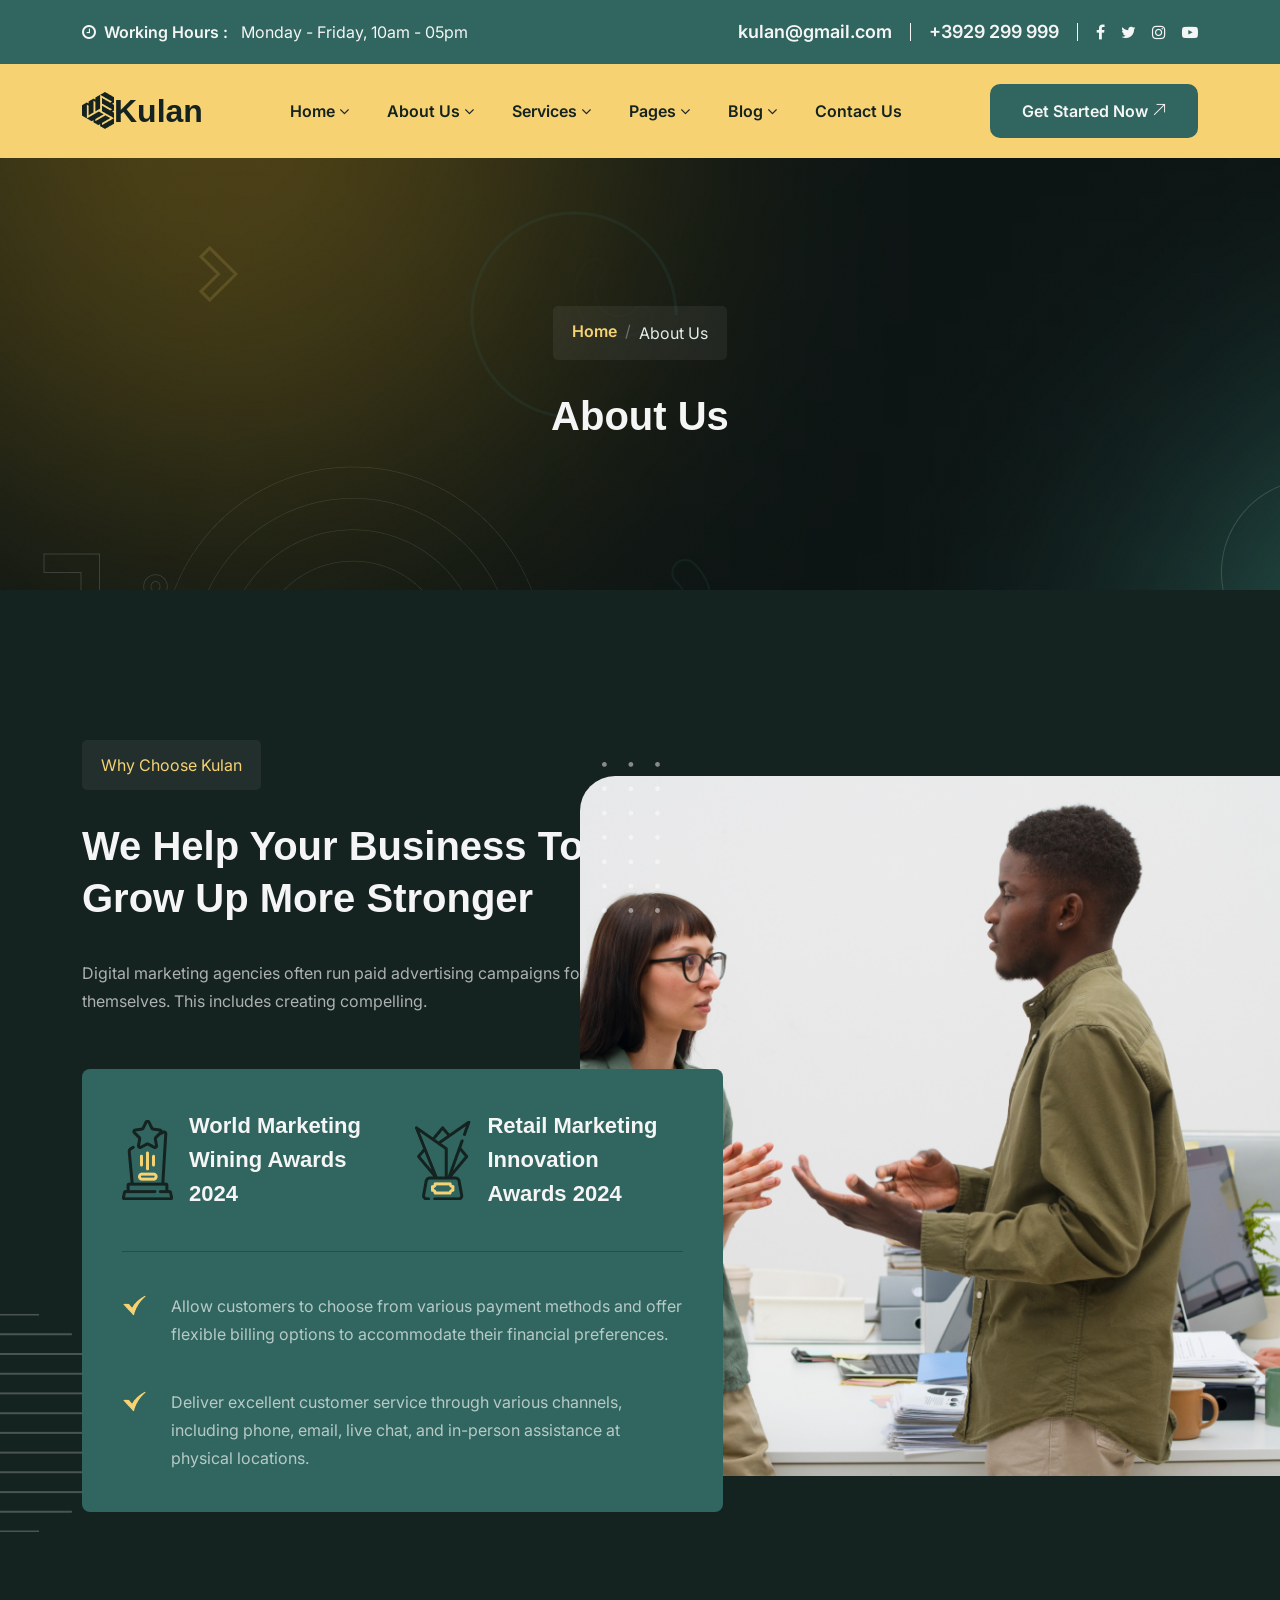
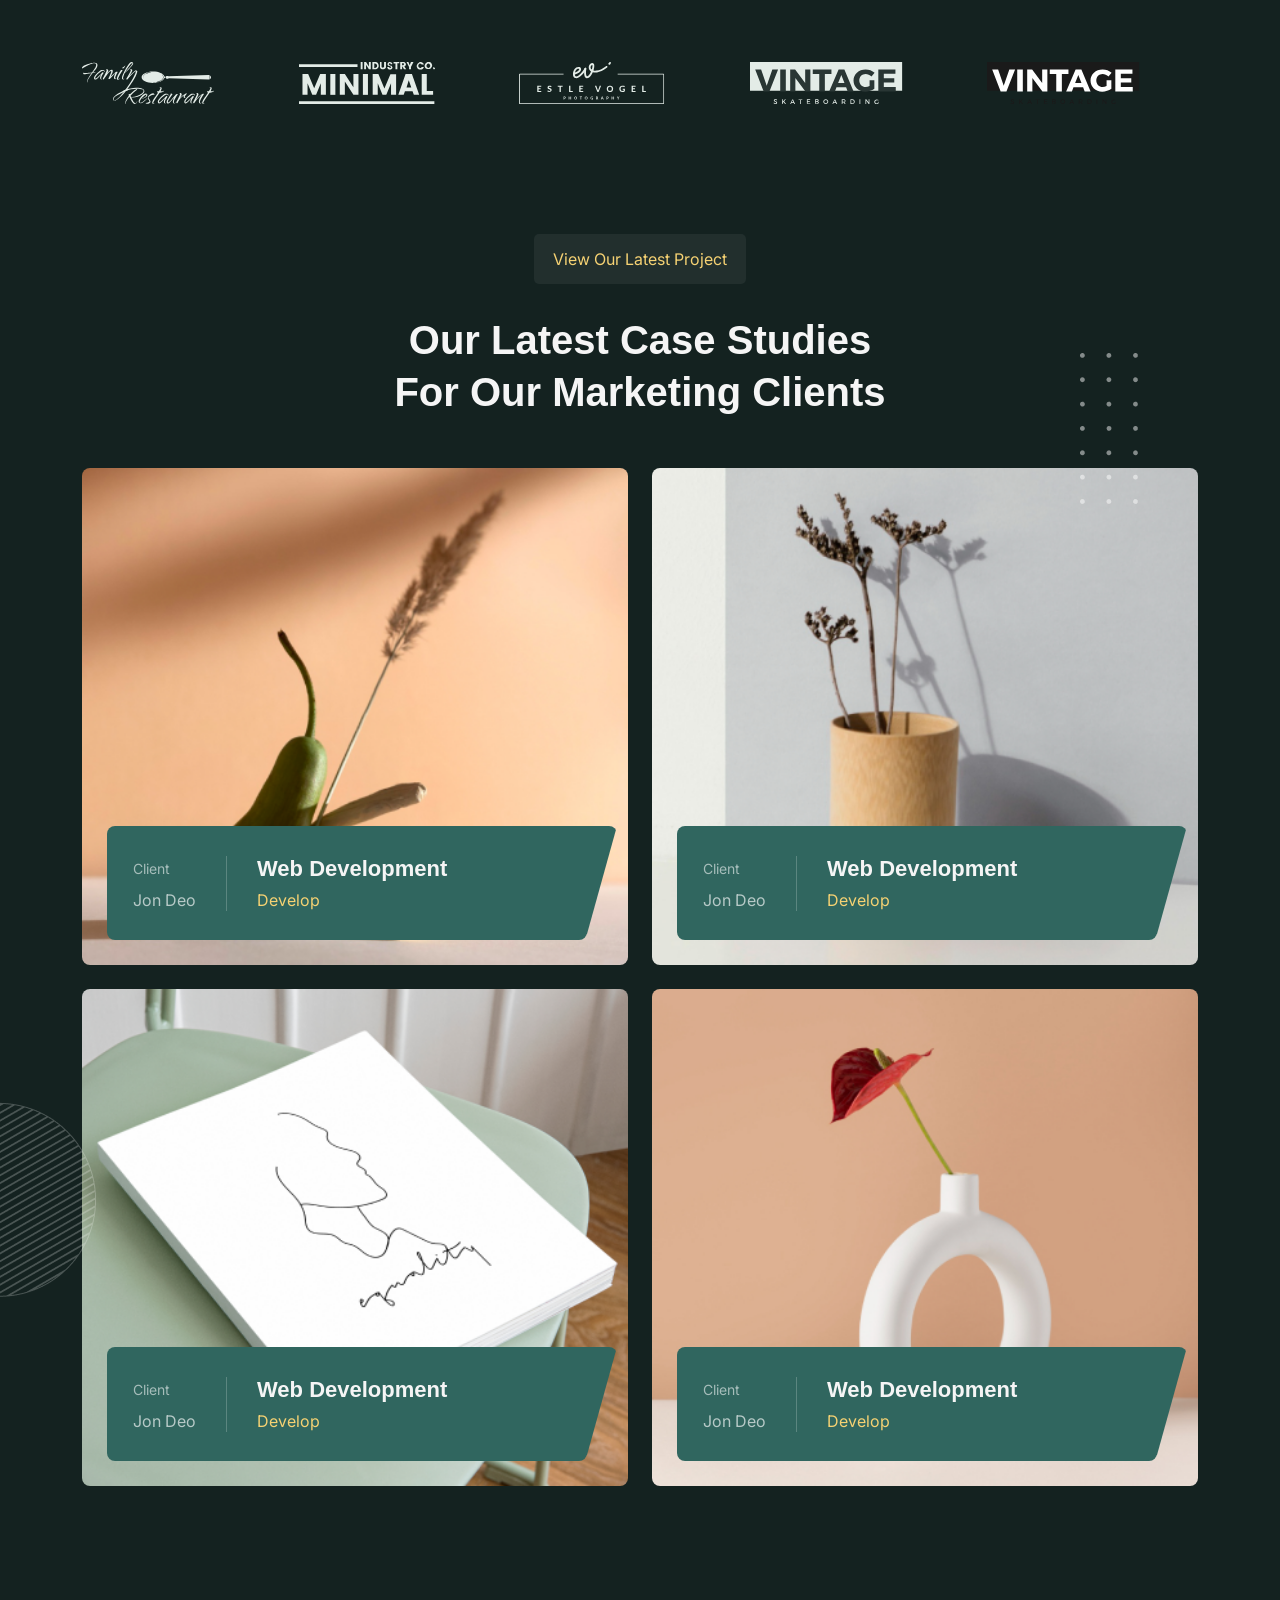
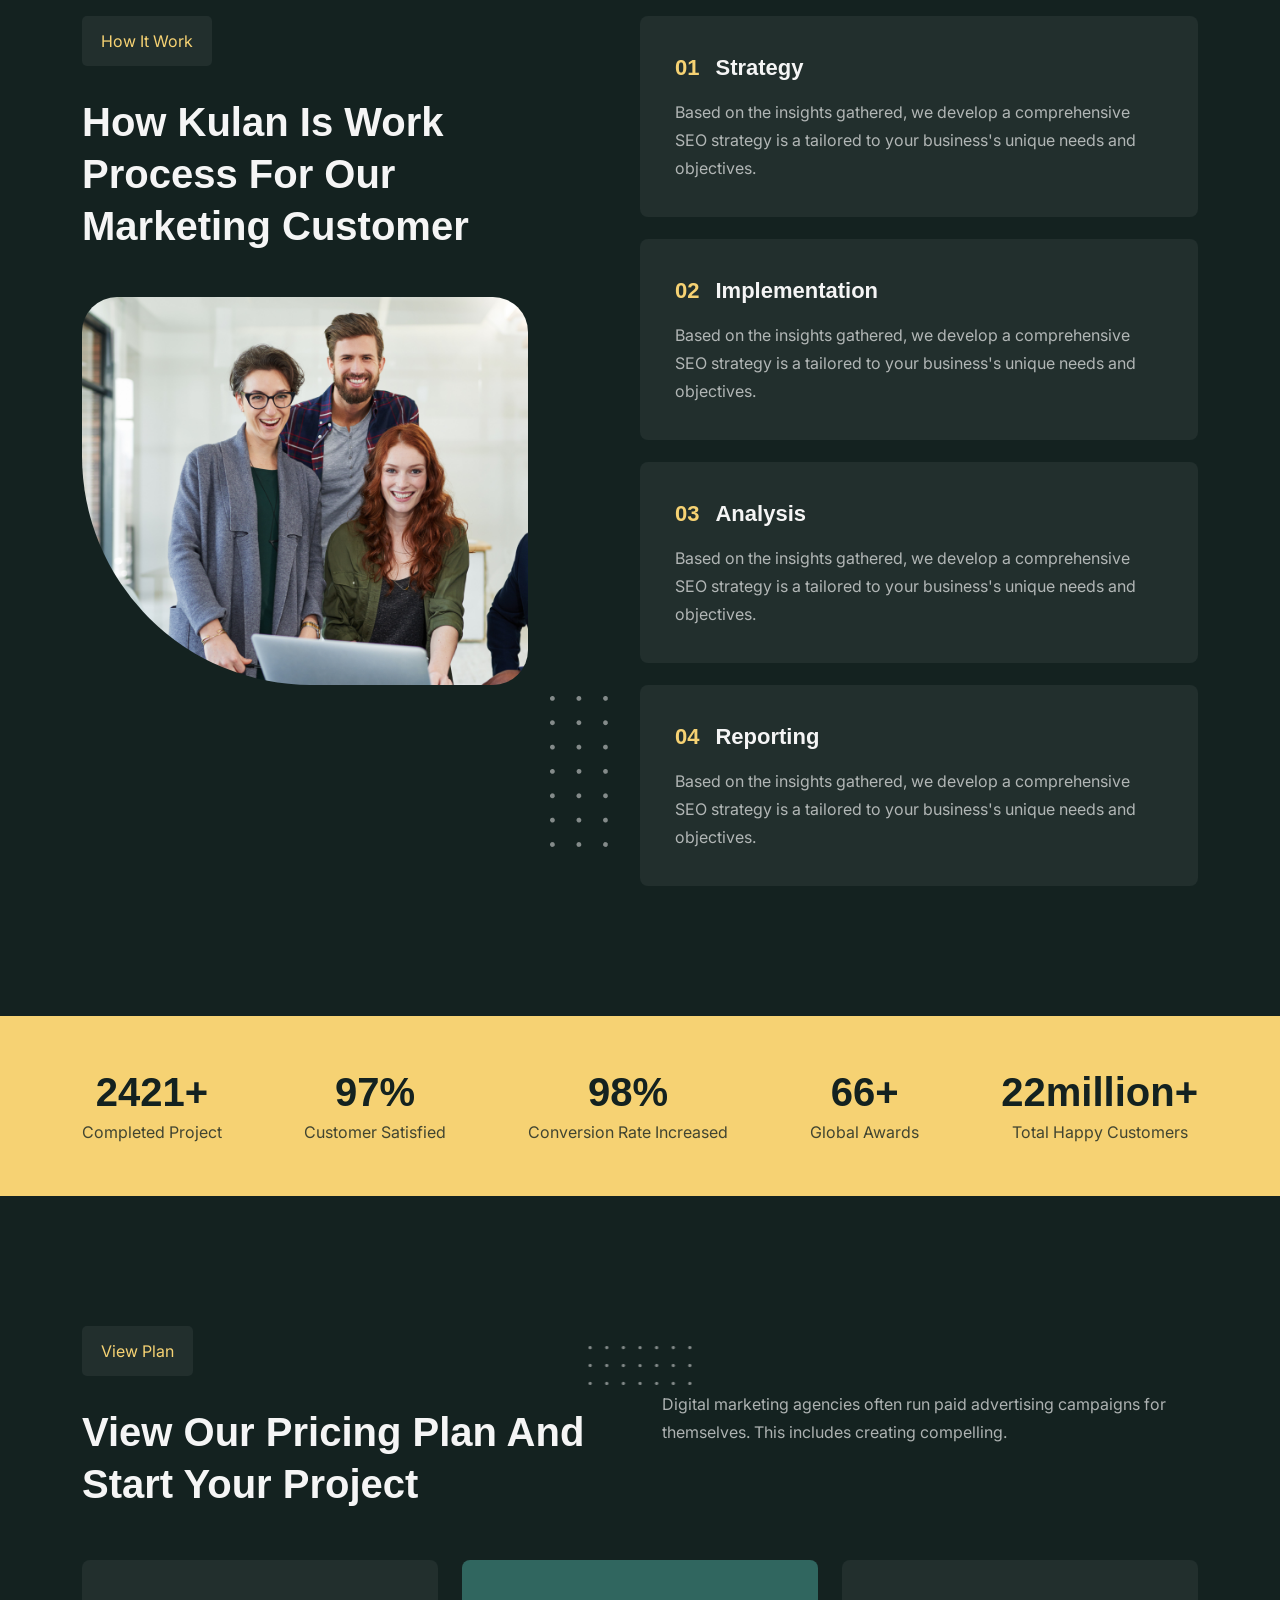
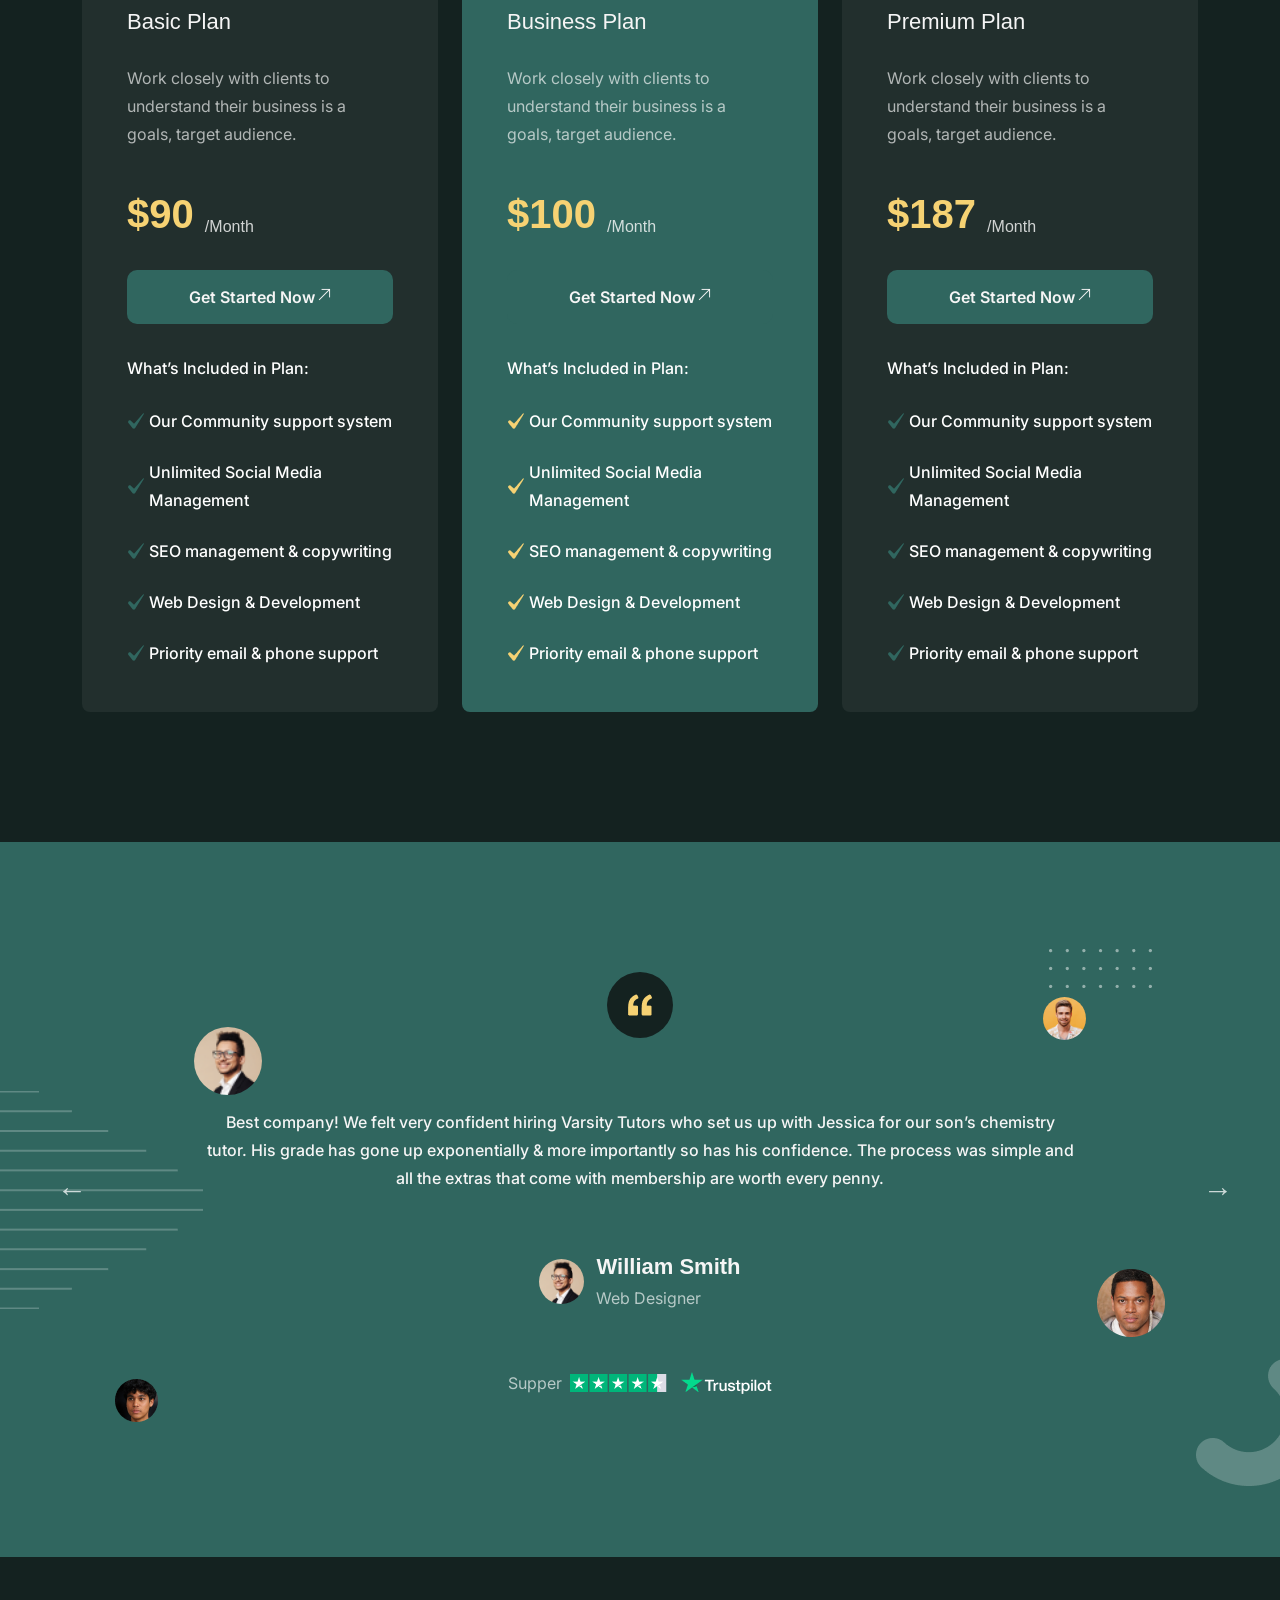
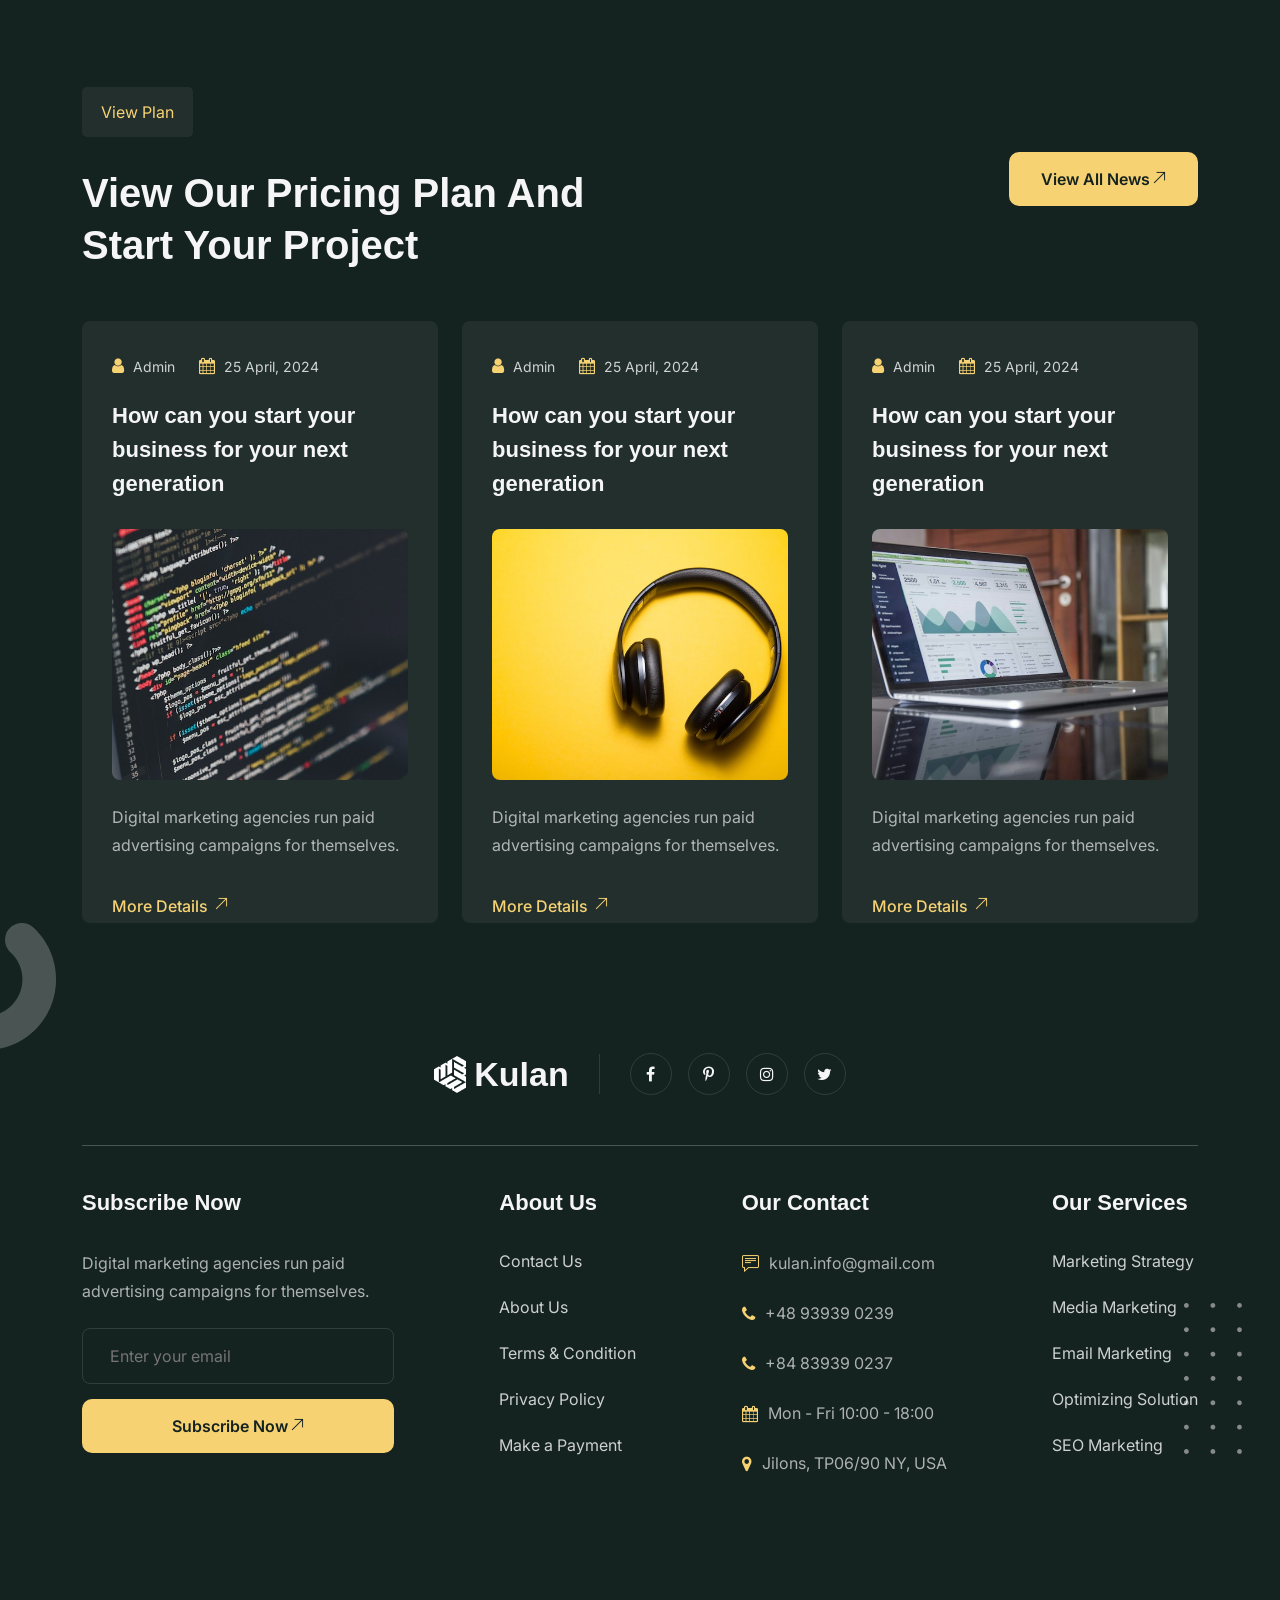
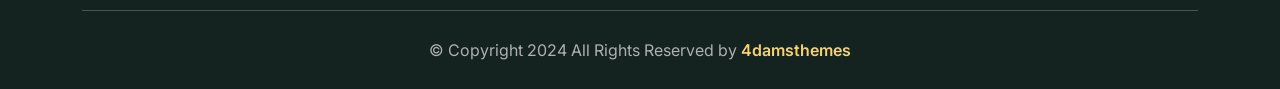
==== about.html @ e72d8017 "home page creating" ====
<!DOCTYPE html>
<html lang="en">

<!-- Mirrored from www.4damstheme.com/html/kulan/about.html by HTTrack Website Copier/3.x [XR&CO'2014], Thu, 25 Apr 2024 16:01:40 GMT -->
<head>
  <meta charset="UTF-8">
  <meta name="viewport" content="width=device-width, initial-scale=1.0">
  <title>Kulan</title>

  <link rel="shortcut icon" href="assets/img/logo.png" type="image/x-icon">

  <!--  font awsome Icons -->
  <link rel="stylesheet" href="assets/fonts/font-awesome.min.css">
  <link rel="stylesheet" href="assets/fonts/themify-icons.css">

  <!--  Link slick slider  -->
  <link rel="stylesheet" href="assets/css/slick.css">
  <link rel="stylesheet" href="assets/css/slick-theme.css">



  <!--  Link Bootstrap css -->
  <link rel="stylesheet" href="assets/bootstrap/bootstrap.min.css">
  <!--  Link Custom css -->
  <link rel="stylesheet" href="assets/css/main.css">
</head>
<body>
 <!--  Start Header  -->
 <header class="header">
  <!--  Top header start -->
  <div class="header__top d-lg-block d-none">
    <div class="container">
      <div class="d-flex justify-content-between align-items-center">
        <div class="d-flex align-items-center header__top_left">
          <p class="d-flex align-items-center time"> <i class="fa fa-clock-o"></i> <span>&nbsp; Working Hours :</span> </p>
          <p> <span>Monday - Friday,</span> <span>10am - 05pm</span> </p>
        </div>
        <div class="d-flex align-items-center header__top_contact">
          <p class="email">kulan@gmail.com</p> <span class="line"></span>
          <p class="phone">+3929 299 999</p> <span class="line"></span>
          <ul class="d-flex align-items-center icons">
            <li> <a href="href.html"> <i class="fa fa-facebook"></i> </a> </li>
            <li> <a href="href.html"> <i class="fa fa-twitter"></i></a> </li>
            <li> <a href="href.html"><i class="fa fa-instagram"></i></a></li>
            <li> <a href="href.html"> <i class="fa fa-youtube-play"></i></a> </li>
          </ul>
        </div>
      </div>
    </div>
  </div>
  <!--  Top header End -->
  <!--  Bottom header Start -->
  <div class="header__bottom">
    <div class="container">
      <div class="d-flex align-items-center justify-content-between">
        <div>
          <a href="index.html" class="d-flex align-items-center header__bottom_logo"> <img src="assets/img/logo_black.png" alt="alt">
            <h5>Kulan</h5>
          </a>
        </div>
          <nav class="header__bottom_navbar">
            <ul class="d-xl-flex menu__list">
              <li class="dropdown__container">
                <div class="d-flex justify-content-between align-items-center gap-1"> <a href="index.html">Home</a> <i class="fa fa-angle-down"></i> </div>
                <ul class="dropdown__container_menu">
                  <li> <a href="index2.html">Home 2</a></li>
                </ul>
              </li>
              <li class="dropdown__container">
                <div class="d-flex justify-content-between align-items-center gap-1"> <a href="about.html">About Us</a> <i class="fa fa-angle-down"></i></div>
                <ul class="dropdown__container_menu">
                  <li> <a href="about.html">About</a></li>
                </ul>
              </li>
              <li class="dropdown__container">
                <div class="d-flex justify-content-between align-items-center gap-1"><a href="services.html">Services</a><i class="fa fa-angle-down"></i></div>
                <ul class="dropdown__container_menu">
                  <li><a href="services.html">Serives</a></li>
                  <li><a href="service_details.html">Service Details</a></li>
                </ul>
              </li>
              <li class="dropdown__container">
                <div class="d-flex justify-content-between align-items-center gap-1"> <a href="#">Pages</a> <i class="fa fa-angle-down"></i></div>
                <ul class="dropdown__container_menu">
                  <li><a href="pricing.html">Pricing</a></li>
                  <li><a href="projects.html">Projects</a></li>
                  <li><a href="project_details.html">Project Details</a></li>
                  <li><a href="teams.html">Teams</a></li>
                  <li><a href="team_details.html">Team Details</a></li>
                </ul>
              </li>
              <li class="dropdown__container">
                <div class="d-flex justify-content-between align-items-center gap-1"> <a href="blog.html">Blog</a> <i class="fa fa-angle-down"></i></div>
                <ul class="dropdown__container_menu">
                  <li><a href="blog.html">Blog</a></li>
                  <li><a href="blog_details.html">Blog Details</a></li>
                </ul>
              </li>
              <li class="dropdown__container">
                <div class="d-flex justify-content-between align-items-center gap-1"><a href="contact.html">Contact Us</a></div>
              </li>
            </ul>
          </nav>
        <div class="d-xl-block d-none">
          <a href="href.html" class="common__btn"><span>Get Started Now</span><i class="ti-arrow-top-right"></i></a>
        </div>
        <div class="menu__icon d-block d-xl-none"><i class="fa fa-bars"></i></div>
      </div>
    </div>
  </div>
  <!--  Bottom header End -->
</header>
<!--  End Header  -->

  <!--  Start page header -->
  <section class="page__header position-relative">
    <div class="container">
      <div class="text-center">
        <div class="d-inline-flex justify-content-center gap-2 transprent__btn">
          <a href="index.html">Home</a> <span>/</span> <p>About Us</p>
        </div>
        <h2 class="t__40">About Us</h2>
      </div>
    </div>
  </section>
  <!--  End page header -->

  <!--  Start choose us -->
  <section class="choose overflow-hidden py__150">
    <div class="container">
      <div class="row">
        <div class="col-lg-7"> <!-- Title and choose list start-->
          <div>
            <!-- Title start -->
            <div class="title__area">
              <div class="transparent__btn">Why Choose Kulan</div>
              <h2 class="t__40 pt__30"> We Help Your Business To Grow Up More Stronger </h2>
              <p class="pt__35"> Digital marketing agencies often run paid advertising campaigns for themselves. This includes creating compelling. </p>
            </div>
            <!-- Title end -->

            <div class="feature">
              <div class="d-xl-flex justify-content-between align-items-center gap-5"> <!-- award start -->
                <div class="d-flex align-items-center gap-3">
                  <div> <img src="assets/img/choose/award1.png" alt=""></div>
                  <h3 class="t__22"> World Marketing Wining Awards 2024 </h3>
                </div>
                <div class="d-flex align-items-center gap-3 mt-4 mt-xl-0">
                  <div> <img src="assets/img/choose/award2.png" alt=""></div>
                  <h3 class="t__22"> Retail Marketing Innovation Awards 2024 </h3>
                </div>
              </div> <!-- award End -->
              <span class="border__bottom"></span> <!-- border line -->
              <div>
                <div class="d-flex gap-4"> <!-- list start -->
                  <div> <img src="assets/img/choose/check.png" alt=""></div>
                  <p> Allow customers to choose from various payment methods and offer flexible billing options to accommodate their financial preferences. </p>
                </div> <!-- list end -->

                <div class="d-flex gap-4 pt__40"> <!-- list start -->
                  <div><img src="assets/img/choose/check.png" alt=""></div>
                  <p> Deliver excellent customer service through various channels, including phone, email, live chat, and in-person assistance at physical locations. </p>
                </div> <!-- list end -->

              </div>
            </div>
          </div>
        </div> <!-- Title and choose list end-->
        <div class="col-lg-5">
          <img src="assets/img/choose/bg_img.png" alt="" class="bg__img"> <!-- bg image-->
        </div>
      </div>
    </div>

    <div> <!-- shap start-->
      <img src="assets/icons/dots.png" alt="" class="dots__shap">
      <img src="assets/icons/rat_agal.png" alt="" class="rat__shap">
    </div> <!-- shap end-->
  </section>
  <!--  End choose us -->


  <!-- partner start -->
  <div class="container">
    <div class="partner">
      <div>
        <div class="  partner__wapper">
          <div class="partner__content">
            <div class="slide"><img src="assets/img/about/cmp1.svg" alt="alt" class="partner__logo"></div>
            <div class="slide"><img src="assets/img/about/cmp2.svg" alt="alt" class="partner__logo"></div>
            <div class="slide"><img src="assets/img/about/cmp3.svg" alt="alt" class="partner__logo"></div>
            <div class="slide"><img src="assets/img/about/cmp4.svg" alt="alt" class="partner__logo"></div>
            <div class="slide"><img src="assets/img/about/cmp5.svg" alt="alt" class="partner__logo"></div>
            <div class="slide"><img src="assets/img/about/cmp1.svg" alt="alt" class="partner__logo"></div>
            <div class="slide"><img src="assets/img/about/cmp2.svg" alt="alt" class="partner__logo"></div>
            <div class="slide"><img src="assets/img/about/cmp3.svg" alt="alt" class="partner__logo"></div>
            <div class="slide"><img src="assets/img/about/cmp4.svg" alt="alt" class="partner__logo"></div>
            <div class="slide"><img src="assets/img/about/cmp5.svg" alt="alt" class="partner__logo"></div>
          </div>
        </div>
      </div>
    </div>
  </div>
  <!-- partner End -->


  <!--  Start Projects 1 -->
  <section class="projects_1 overflow-hidden pt__130 ">
    <div class="container">
      <div class="title__area"> <!-- Title start-->
        <div class="transparent__btn">View Our Latest Project</div>
        <h2 class="t__40 pt__30"> Our Latest Case Studies For Our Marketing Clients</h2>
      </div> <!-- Title end-->
      <div class="row mt__50">

        <div class="col-lg-6 mb-4"> <!--  card 1 start-->
          <div class="prj__card">
            <img src="assets/img/projects/prj_1.png" alt="">
            <div class="card__footer">
              <div class="client__name"> <small>Client</small> <p>Jon Deo</p> </div>
              <span class="border__full"></span>
              <div> <h5 class="t__22">Web Development</h5> <p class="last">Develop</p> </div>
            </div>
          </div>
        </div> <!--  card 1 end-->

        <div class="col-lg-6 mb-4"> <!--  card 2 start-->
          <div class="prj__card">
            <img src="assets/img/projects/prj_2.png" alt="">
            <div class="card__footer">
              <div class="client__name"> <small>Client</small> <p>Jon Deo</p> </div>
              <span class="border__full"></span>
              <div> <h5 class="t__22">Web Development</h5> <p class="last">Develop</p> </div>
            </div>
          </div>
        </div> <!--  card 2 end-->

        <div class="col-lg-6 mb-4 mb-lg-0"> <!--  card 3 start-->
          <div class="prj__card">
            <img src="assets/img/projects/prj_3.png" alt="">
            <div class="card__footer">
              <div class="client__name"> <small>Client</small> <p>Jon Deo</p> </div>
              <span class="border__full"></span>
              <div> <h5 class="t__22">Web Development</h5> <p class="last">Develop</p></div>
            </div>
          </div>
        </div> <!--  card 3 end-->

        <div class="col-lg-6"> <!--  card 4 start-->
          <div class="prj__card">
            <img src="assets/img/projects/prj_4.png" alt="">
            <div class="card__footer">
              <div class="client__name"> <small>Client</small> <p>Jon Deo</p> </div>
              <span class="border__full"></span>
              <div> <h5 class="t__22">Web Development</h5> <p class="last">Develop</p> </div>
            </div>
          </div>
        </div> <!--  card 4 end-->

      </div>
    </div>

    <div> <!--  shap start-->
      <img src="assets/icons/fram1.png" alt="" class="fram__shap">
      <img src="assets/icons/dots.png" alt="" class="dots__shap">
    </div> <!--  shap end-->
  </section>
  <!--  End Projects 1 -->

  <!-- Start Work Process -->
  <section class="work_process work_process_3  py__130">
    <div class="container">
      <div class="wapper">
        <div> <!-- process title start-->
          <div class="title__area"> <div class="transparent__btn">How It Work</div> <h2 class="t__40 pt__30"> How Kulan Is Work Process For Our Marketing Customer</h2> </div>
          <img src="assets/img/work_prc_bg.png" alt="" class="bg__img">
        </div> <!-- process title end-->

        <div> <!-- process list start-->
          <ul>
            <li>
              <h3 class="t__22 d-flex align-items-center gap-3"><span class="no">01</span><span>Strategy</span></h3>
              <p>Based on the insights gathered, we develop a comprehensive SEO strategy is a tailored to your business's unique needs and objectives.</p>
            </li>
            <li>
              <h3 class="t__22 d-flex align-items-center gap-3"><span class="no">02</span><span>Implementation</span></h3>
              <p>Based on the insights gathered, we develop a comprehensive SEO strategy is a tailored to your business's unique needs and objectives.</p>
            </li>
            <li>
              <h3 class="t__22 d-flex align-items-center gap-3"><span class="no">03</span><span>Analysis</span></h3>
              <p>Based on the insights gathered, we develop a comprehensive SEO strategy is a tailored to your business's unique needs and objectives.</p>
            </li>
            <li>
              <h3 class="t__22 d-flex align-items-center gap-3"><span class="no">04</span><span>Reporting</span></h3>
              <p>Based on the insights gathered, we develop a comprehensive SEO strategy is a tailored to your business's unique needs and objectives.</p>
            </li>
          </ul>
        </div> <!-- process list End-->

      </div>
    </div>

    <div> <!-- shap start-->
      <img src="assets/icons/dots.png" alt="" class="dots__shap">
    </div> <!-- shap end-->
  </section>
  <!-- End Work Process -->


  <!--  counter start -->
  <div class="counter">
    <div class="container">
      <div class="counter__wapper">
        <div class="counter__box"> <h1 class=" t__40"> <span class="counter__number" data-count="2425"></span>+</h1> <p class="counter__text">Completed Project</p> </div>
        <div class="counter__box"> <h1 class=" t__40"> <span class="counter__number" data-count="98.09"></span>%</h1> <p class="counter__text">Customer Satisfied</p> </div>
        <div class="counter__box"> <h1 class=" t__40"> <span class="counter__number" data-count="99"></span>%</h1> <p class="counter__text">Conversion Rate Increased</p> </div>
        <div class="counter__box"> <h1 class=" t__40"> <span class="counter__number" data-count="67"></span>+</h1> <p class="counter__text">Global Awards</p> </div>
        <div class="counter__box"> <h1 class=" t__40"> <span class="counter__number" data-count="23">0</span>million+</h1> <p class="counter__text">Total Happy Customers</p> </div>
      </div>
    </div>
  </div>
  <!--  counter end -->


  <!-- Start Pricing -->
  <section class="pricing  py__130">
    <div class="container">
      <!-- Title Start -->
      <div class="d-lg-flex justify-content-between align-items-center">
        <div class="title__area">
          <div class="transparent__btn"> View Plan</div>
          <h2 class="t__40 pt__30"> View Our Pricing Plan And Start Your Project</h2>
        </div>
        <div class="mt-4 mt-lg-0">
          <p class="title__det">Digital marketing agencies often run paid advertising campaigns for themselves. This includes creating compelling.</p>
        </div>
      </div>
      <!-- Title End -->

      <!-- Cards start -->
      <div class="wapper mt__50">
        <div class="prc__card"> <!--- Card 1 start-->
          <div class="card__header">
            <h6 class="t__22">Basic Plan</h6>
            <p>Work closely with clients to understand their business is a goals, target audience.</p>
            <h3 class=" t__40 pt__40">$90 <sub>/Month</sub> </h3>
            <div class="pt__30"><a href="#" class="common__btn "><span>Get Started Now</span><i class="ti-arrow-top-right"></i></a></div>
          </div>

          <div class="card__body pt__30">
            <p>What’s Included in Plan:</p>
            <ul>
              <li class="d-flex align-items-center gap-1"> <img src="assets/icons/check1.svg" alt=""> <p> Our Community support system</p> </li>
              <li class="d-flex align-items-center gap-1"> <img src="assets/icons/check1.svg" alt=""> <p> Unlimited Social Media Management</p> </li>
              <li class="d-flex align-items-center gap-1"> <img src="assets/icons/check1.svg" alt=""> <p> SEO management & copywriting</p> </li>
              <li class="d-flex align-items-center gap-1"> <img src="assets/icons/check1.svg" alt=""> <p> Web Design & Development</p> </li>
              <li class="d-flex align-items-center gap-1"> <img src="assets/icons/check1.svg" alt=""> <p> Priority email & phone support</p> </li>
            </ul>
          </div>
        </div> <!--- Card 1 End-->

        <div class="prc__card"> <!--- Card 2 start-->
          <div class="card__header">
            <h6 class="t__22">Business Plan</h6>
            <p>Work closely with clients to understand their business is a goals, target audience.</p>
            <h3 class=" t__40 pt__40">$100 <sub>/Month</sub> </h3>
            <div class="pt__30"> <a href="#" class="common__btn "><span>Get Started Now</span><i class="ti-arrow-top-right"></i></a></div>
          </div>

          <div class="card__body pt__30">
            <p>What’s Included in Plan:</p>
            <ul>
              <li class="d-flex align-items-center gap-1"> <img src="assets/icons/check2.png" alt=""> <p> Our Community support system</p> </li>
              <li class="d-flex align-items-center gap-1"> <img src="assets/icons/check2.png" alt=""> <p> Unlimited Social Media Management</p> </li>
              <li class="d-flex align-items-center gap-1"> <img src="assets/icons/check2.png" alt=""> <p> SEO management & copywriting</p> </li>
              <li class="d-flex align-items-center gap-1"> <img src="assets/icons/check2.png" alt=""> <p> Web Design & Development</p> </li>
              <li class="d-flex align-items-center gap-1"> <img src="assets/icons/check2.png" alt=""> <p> Priority email & phone support</p> </li>
            </ul>
          </div>
        </div> <!--- Card 2 End-->

        <div class="prc__card"> <!--- Card 3 start-->
          <div class="card__header">
            <h6 class="t__22">Premium Plan</h6>
            <p>Work closely with clients to understand their business is a goals, target audience.</p>
            <h3 class=" t__40 pt__40">$187 <sub>/Month</sub> </h3>
            <div class="pt__30"> <a href="#" class="common__btn "><span>Get Started Now</span><i class="ti-arrow-top-right"></i></a></div>
          </div>

          <div class="card__body pt__30">
            <p>What’s Included in Plan:</p>
            <ul>
              <li class="d-flex align-items-center gap-1"> <img src="assets/icons/check1.svg" alt=""> <p> Our Community support system</p></li>
              <li class="d-flex align-items-center gap-1"> <img src="assets/icons/check1.svg" alt=""> <p> Unlimited Social Media Management</p></li>
              <li class="d-flex align-items-center gap-1"> <img src="assets/icons/check1.svg" alt=""> <p> SEO management & copywriting</p></li>
              <li class="d-flex align-items-center gap-1"> <img src="assets/icons/check1.svg" alt=""> <p> Web Design & Development</p></li>
              <li class="d-flex align-items-center gap-1"> <img src="assets/icons/check1.svg" alt=""> <p> Priority email & phone support</p></li>
            </ul>
          </div>
        </div> <!--- Card 3 End-->
      </div>
      <!-- Cards End -->
    </div>

    <div> <!-- shap start  -->
      <img src="assets/icons/dots_x.png" alt="" class="dots__shap">
    </div> <!-- shap End -->
  </section>
  <!-- End Pricing -->


  <!--  Start Testimonial -->
  <section class="testimonial py__130">
    <div class="container position-relative">
      <div class="slider">

        <div class="testimonial__slides">
          <div> <!-- slide 1 start -->
            <div class="ku__slide">
              <div class="content"> 
                <div class="quote"> <img src="assets/img/testimonail/quote.png" alt=""> </div>

                <p class="review">Best company! We felt very confident hiring Varsity Tutors who set us up with Jessica for our son’s chemistry tutor. His grade has gone up exponentially & more importantly so has his confidence. The process was simple and all the extras that come with membership are worth every penny.</p>

                <div class="user">
                  <img src="assets/img/testimonail/user.png" alt="">
                  <div> <h5 class="t__22">William Smith</h5><p>Web Designer</p></div>
                </div>

                <div class="rating">
                  <div class="d-flex align-items-center gap-2"><p>Supper</p> <img src="assets/img/testimonail/rating.png" alt=""></div>
                  <div> <img src="assets/img/testimonail/comp_logo.png" alt=""> </div>
                </div>
              </div> 
            </div>
            <div class="slider-nav slider-nav-1"><img src="assets/img/testimonail/user.png" alt=""></div>
          </div> <!-- slide 1 end -->

          <div> <!-- slide 2 start -->
            <div class="ku__slide">
              <div class="content"> 
                <div class="quote"> <img src="assets/img/testimonail/quote.png" alt=""> </div>

                <p class="review">Best company! We felt very confident hiring Varsity Tutors who set us up with Jessica for our son’s chemistry tutor. His grade has gone up exponentially & more importantly so has his confidence. The process was simple and all the extras that come with membership are worth every penny.</p>

                <div class="user">
                  <img src="assets/img/testimonail/user.png" alt="">
                  <div> <h5 class="t__22">William Smith</h5> <p>Web Designer</p> </div>
                </div>

                <div class="rating">
                  <div class="d-flex align-items-center gap-2"><p>Supper</p> <img src="assets/img/testimonail/rating.png" alt=""></div>
                  <div> <img src="assets/img/testimonail/comp_logo.png" alt=""> </div>
                </div>
              </div> 
            </div>
            <div class="slider-nav slider-nav-2"><img src="assets/img/testimonail/user-1.png" alt=""></div>
          </div> <!-- slide 2 end -->

          <div> <!-- slide 3 start -->
            <div class="ku__slide">
              <div class="content"> 
                <div class="quote"> <img src="assets/img/testimonail/quote.png" alt=""></div>

                <p class="review">Best company! We felt very confident hiring Varsity Tutors who set us up with Jessica for our son’s chemistry tutor. His grade has gone up exponentially & more importantly so has his confidence. The process was simple and all the extras that come with membership are worth every penny.</p>

                <div class="user">
                  <img src="assets/img/testimonail/user.png" alt="">
                  <div><h5 class="t__22">William Smith</h5><p>Web Designer</p></div>
                </div>

                <div class="rating">
                  <div class="d-flex align-items-center gap-2"> <p>Supper</p> <img src="assets/img/testimonail/rating.png" alt=""></div>
                  <div> <img src="assets/img/testimonail/comp_logo.png" alt=""> </div>
                </div>
              </div> 
            </div>
            <div class="slider-nav slider-nav-3"><img src="assets/img/testimonail/user-3.png" alt=""></div>
          </div> <!-- slide 3 end -->

          <div> <!-- slide 4 start -->
            <div class="ku__slide">
              <div class="content"> 
                <div class="quote"> <img src="assets/img/testimonail/quote.png" alt=""></div>
                <p class="review">Best company! We felt very confident hiring Varsity Tutors who set us up with Jessica for our son’s chemistry tutor. His grade has gone up exponentially & more importantly so has his confidence. The process was simple and all the extras that come with membership are worth every penny.</p>

                <div class="user">
                  <img src="assets/img/testimonail/user.png" alt="">
                  <div> <h5 class="t__22">William Smith</h5> <p>Web Designer</p> </div>
                </div>

                <div class="rating">
                  <div class="d-flex align-items-center gap-2"> <p>Supper</p> <img src="assets/img/testimonail/rating.png" alt=""></div>
                  <div> <img src="assets/img/testimonail/comp_logo.png" alt=""> </div>
                </div>
              </div> 
            </div>
            <div class="slider-nav slider-nav-4"> <img src="assets/img/testimonail/user-2.png" alt=""> </div>
          </div> <!-- slide 3 end -->
        </div>
      </div>
    </div>

    <div> <!-- shap start -->
      <img src="assets/icons/rat_agal.png" alt="" class="rat__shap">
      <img src="assets/icons/dots_x.png" alt="" class="dots__shap">
      <img src="assets/icons/sun_white.png" alt="" class="sun__shap">
    </div> <!-- shap End -->
  </section>
  <!--  End Testimonial -->


  <!--  Start Blog -->
  <section class="blogs py__130" id="blogs">
    <div class="container">
      <!-- Title Start -->
      <div class="d-lg-flex justify-content-between align-items-center">
        <div class="title__area">
          <div class="transparent__btn"> View Plan</div>
          <h2 class="t__40 pt__30"> View Our Pricing Plan And Start Your Project</h2>
        </div>
        <div class="mt-4 mt-lg-0"> <a href="#" class="common__btn title__btn"> View All News <i class="ti-arrow-top-right"></i></a></div>
      </div>
      <!-- Title End -->


      <div class="wapper mt__50">
        <div class="blg__card"> <!-- Card 1 start-->
          <div class="card__header">
            <ul class="d-flex align-items-center gap-4">
              <li> <i class="fa fa-user"></i> Admin</li>
              <li> <i class="fa fa-calendar"></i> 25 April, 2024 </li>
            </ul>
            <h3 class="t__22"> <a href="#">How can you start your business for your next generation</a> </h3>
          </div>
          <img src="assets/img/blogs/blog1.jpg" alt="" class="w-100">
          <div class="card__footer">
            <p>Digital marketing agencies run paid advertising campaigns for themselves.</p>
            <div class="pt__35"> <a href="#" class=""> More Details <i class="ti-arrow-top-right"></i></a></div>
          </div>

        </div> <!-- Card 1 end-->

        <div class="blg__card"> <!-- Card 2 start-->
          <div class="card__header">
            <ul class="d-flex align-items-center gap-4">
              <li> <i class="fa fa-user"></i> Admin </li>
              <li> <i class="fa fa-calendar"></i> 25 April, 2024 </li>
            </ul>
            <h3 class="t__22"> <a href="#">How can you start your business for your next generation</a> </h3>
          </div>
          <img src="assets/img/blogs/blog2.jpg" alt="" class="w-100">
          <div class="card__footer">
            <p>Digital marketing agencies run paid advertising campaigns for themselves.</p>
            <div class="pt__35"> <a href="#" class=""> More Details <i class="ti-arrow-top-right"></i></a></div>
          </div>
        </div> <!-- Card 2 end-->

        <div class="blg__card"> <!-- Card 3 start-->
          <div class="card__header">
            <ul class="d-flex align-items-center gap-4">
              <li> <i class="fa fa-user"></i> Admin </li>
              <li> <i class="fa fa-calendar"></i> 25 April, 2024 </li>
            </ul>
            <h3 class="t__22"> <a href="#">How can you start your business for your next generation</a> </h3>
          </div>
          <img src="assets/img/blogs/blog3.jpg" alt="" class="w-100">
          <div class="card__footer">
            <p>Digital marketing agencies run paid advertising campaigns for themselves.</p>
            <div class="pt__35"> <a href="#" class=""> More Details <i class="ti-arrow-top-right"></i></a></div>
          </div>
        </div> <!-- Card 3 end-->

      </div>
    </div>
    <div> <!--shap start-->
      <img src="assets/icons/sun_half.png" alt="" class="sun__shap">
    </div> <!--shap end-->
  </section>
  <!--  End Blog -->


  <!--  start Footer -->
  <footer class="footer">
    <div class="container">

      <!-- Logo and socal icon -->
      <div class="row ">
        <div class="col-12 footer__lo_co">
          <div class="d-flex justify-content-center">
            <a href="href.html" class="d-flex align-items-center gap-2 footer__logo"> <img src="assets/img/logo.png" alt="alt">
              <h5>Kulan</h5>
            </a>
          </div>
          <span class="border__full"></span>
          <ul class="d-flex justify-content-center gap-3 footer__socal">
            <li> <a href="href.html"> <i class="fa fa-facebook-f"></i> </a> </li>
            <li> <a href="href.html"> <i class="fa fa-pinterest-p"></i> </a> </li>
            <li> <a href="href.html"> <i class="fa fa-instagram"></i> </a> </li>
            <li> <a href="href.html"> <i class="fa fa-twitter"></i> </a> </li>
          </ul>
        </div>
      </div>
      <!-- Logo and socal icon -->

      <hr class="footer__border"> <!--  border line -->

      <!--  Info -->
      <div class=" footer__info">
        <div class="box">
          <div class="footer__info_subscribe">
            <h3 class="footer__info_group t__22">Subscribe Now</h3>
            <p> Digital marketing agencies run paid advertising campaigns for themselves. </p>
            <input type="email" placeholder="Enter your email">
            <button class="common__btn"> Subscribe Now <i class="ti-arrow-top-right"></i> </button>
          </div>
        </div>
        <div class="box">
          <div>
            <h3 class="footer__info_group t__22">About Us</h3>
            <ul>
              <li><a href="href.html">Contact Us</a></li>
              <li><a href="href.html">About Us</a></li>
              <li> <a href="href.html">Terms & Condition</a> </li>
              <li> <a href="href.html">Privacy Policy</a> </li>
              <li> <a href="href.html">Make a Payment</a> </li>
            </ul>
          </div>
        </div>

        <div class="box">
          <div>
            <h3 class="footer__info_group t__22">Our Contact</h3>
            <ul class="footer__info_contact">
              <li> <i class="ti-comment-alt"></i> <p>kulan.info@gmail.com</p></li>
              <li> <i class="fa fa-phone"></i> <p>+48 93939 0239</p></li>
              <li> <i class="fa fa-phone"></i> <p>+84 83939 0237</p></li>
              <li> <i class="fa fa-calendar"></i> <p>Mon - Fri 10:00 - 18:00</p></li>
              <li> <i class="fa fa-map-marker"></i> <p>Jilons, TP06/90 NY, USA</p></li>
            </ul>
          </div>
        </div>

        <div class="box">
          <div>
            <h3 class="footer__info_group t__22">Our Services</h3>
            <ul>
              <li><a href="href.html">Marketing Strategy</a></li>
              <li><a href="href.html">Media Marketing</a></li>
              <li><a href="href.html">Email Marketing</a></li>
              <li><a href="href.html">Optimizing Solution</a></li>
              <li><a href="href.html">SEO Marketing</a></li>
            </ul>
          </div>
        </div>
      </div>
      <!--  Info -->
      <div class="row footer__copyright">
        <div class="col-12">
          <hr class="footer__border">
          <p class="text-center"> © Copyright 2024 All Rights Reserved by <a href="href.html">4damsthemes</a> </p>
        </div>
      </div>
    </div>

    <div> <!--  shap start -->
      <img src="assets/icons/dots.png" alt="" class="dots__shap slide_top_down">
    </div> <!--  shap end -->
  </footer>
  <!--  End Footer -->

  <!--  Link jquery Js -->
  <script src="assets/js/jquery-1.12.4.min.js"></script>
  <!--  Link Bootstrap Js -->
  <script src="assets/bootstrap/bootstrap.min.js"></script>

  <!--  Link slick slider Js -->
  <script src="assets/js/slick.min.js"></script>


  <script src="assets/js/countUp.js"></script>

  <!--  Link custom Js -->
  <script src="assets/js/main.js"></script>
</body>

<!-- Mirrored from www.4damstheme.com/html/kulan/about.html by HTTrack Website Copier/3.x [XR&CO'2014], Thu, 25 Apr 2024 16:01:40 GMT -->
</html>
---- assets/fonts/themify-icons.css ----
@font-face {
	font-family: 'themify';
	src:url('themify9f24.eot?-fvbane');
	src:url('themifyd41d.eot?#iefix-fvbane') format('embedded-opentype'),
		url('themify9f24.woff?-fvbane') format('woff'),
		url('themify9f24.ttf?-fvbane') format('truetype'),
		url('themify9f24.svg?-fvbane#themify') format('svg');
	font-weight: normal;
	font-style: normal;
}

[class^="ti-"], [class*=" ti-"] {
	font-family: 'themify';
	speak: none;
	font-style: normal;
	font-weight: normal;
	font-variant: normal;
	text-transform: none;
	line-height: 1;

	/* Better Font Rendering =========== */
	-webkit-font-smoothing: antialiased;
	-moz-osx-font-smoothing: grayscale;
}

.ti-wand:before {
	content: "\e600";
}
.ti-volume:before {
	content: "\e601";
}
.ti-user:before {
	content: "\e602";
}
.ti-unlock:before {
	content: "\e603";
}
.ti-unlink:before {
	content: "\e604";
}
.ti-trash:before {
	content: "\e605";
}
.ti-thought:before {
	content: "\e606";
}
.ti-target:before {
	content: "\e607";
}
.ti-tag:before {
	content: "\e608";
}
.ti-tablet:before {
	content: "\e609";
}
.ti-star:before {
	content: "\e60a";
}
.ti-spray:before {
	content: "\e60b";
}
.ti-signal:before {
	content: "\e60c";
}
.ti-shopping-cart:before {
	content: "\e60d";
}
.ti-shopping-cart-full:before {
	content: "\e60e";
}
.ti-settings:before {
	content: "\e60f";
}
.ti-search:before {
	content: "\e610";
}
.ti-zoom-in:before {
	content: "\e611";
}
.ti-zoom-out:before {
	content: "\e612";
}
.ti-cut:before {
	content: "\e613";
}
.ti-ruler:before {
	content: "\e614";
}
.ti-ruler-pencil:before {
	content: "\e615";
}
.ti-ruler-alt:before {
	content: "\e616";
}
.ti-bookmark:before {
	content: "\e617";
}
.ti-bookmark-alt:before {
	content: "\e618";
}
.ti-reload:before {
	content: "\e619";
}
.ti-plus:before {
	content: "\e61a";
}
.ti-pin:before {
	content: "\e61b";
}
.ti-pencil:before {
	content: "\e61c";
}
.ti-pencil-alt:before {
	content: "\e61d";
}
.ti-paint-roller:before {
	content: "\e61e";
}
.ti-paint-bucket:before {
	content: "\e61f";
}
.ti-na:before {
	content: "\e620";
}
.ti-mobile:before {
	content: "\e621";
}
.ti-minus:before {
	content: "\e622";
}
.ti-medall:before {
	content: "\e623";
}
.ti-medall-alt:before {
	content: "\e624";
}
.ti-marker:before {
	content: "\e625";
}
.ti-marker-alt:before {
	content: "\e626";
}
.ti-arrow-up:before {
	content: "\e627";
}
.ti-arrow-right:before {
	content: "\e628";
}
.ti-arrow-left:before {
	content: "\e629";
}
.ti-arrow-down:before {
	content: "\e62a";
}
.ti-lock:before {
	content: "\e62b";
}
.ti-location-arrow:before {
	content: "\e62c";
}
.ti-link:before {
	content: "\e62d";
}
.ti-layout:before {
	content: "\e62e";
}
.ti-layers:before {
	content: "\e62f";
}
.ti-layers-alt:before {
	content: "\e630";
}
.ti-key:before {
	content: "\e631";
}
.ti-import:before {
	content: "\e632";
}
.ti-image:before {
	content: "\e633";
}
.ti-heart:before {
	content: "\e634";
}
.ti-heart-broken:before {
	content: "\e635";
}
.ti-hand-stop:before {
	content: "\e636";
}
.ti-hand-open:before {
	content: "\e637";
}
.ti-hand-drag:before {
	content: "\e638";
}
.ti-folder:before {
	content: "\e639";
}
.ti-flag:before {
	content: "\e63a";
}
.ti-flag-alt:before {
	content: "\e63b";
}
.ti-flag-alt-2:before {
	content: "\e63c";
}
.ti-eye:before {
	content: "\e63d";
}
.ti-export:before {
	content: "\e63e";
}
.ti-exchange-vertical:before {
	content: "\e63f";
}
.ti-desktop:before {
	content: "\e640";
}
.ti-cup:before {
	content: "\e641";
}
.ti-crown:before {
	content: "\e642";
}
.ti-comments:before {
	content: "\e643";
}
.ti-comment:before {
	content: "\e644";
}
.ti-comment-alt:before {
	content: "\e645";
}
.ti-close:before {
	content: "\e646";
}
.ti-clip:before {
	content: "\e647";
}
.ti-angle-up:before {
	content: "\e648";
}
.ti-angle-right:before {
	content: "\e649";
}
.ti-angle-left:before {
	content: "\e64a";
}
.ti-angle-down:before {
	content: "\e64b";
}
.ti-check:before {
	content: "\e64c";
}
.ti-check-box:before {
	content: "\e64d";
}
.ti-camera:before {
	content: "\e64e";
}
.ti-announcement:before {
	content: "\e64f";
}
.ti-brush:before {
	content: "\e650";
}
.ti-briefcase:before {
	content: "\e651";
}
.ti-bolt:before {
	content: "\e652";
}
.ti-bolt-alt:before {
	content: "\e653";
}
.ti-blackboard:before {
	content: "\e654";
}
.ti-bag:before {
	content: "\e655";
}
.ti-move:before {
	content: "\e656";
}
.ti-arrows-vertical:before {
	content: "\e657";
}
.ti-arrows-horizontal:before {
	content: "\e658";
}
.ti-fullscreen:before {
	content: "\e659";
}
.ti-arrow-top-right:before {
	content: "\e65a";
}
.ti-arrow-top-left:before {
	content: "\e65b";
}
.ti-arrow-circle-up:before {
	content: "\e65c";
}
.ti-arrow-circle-right:before {
	content: "\e65d";
}
.ti-arrow-circle-left:before {
	content: "\e65e";
}
.ti-arrow-circle-down:before {
	content: "\e65f";
}
.ti-angle-double-up:before {
	content: "\e660";
}
.ti-angle-double-right:before {
	content: "\e661";
}
.ti-angle-double-left:before {
	content: "\e662";
}
.ti-angle-double-down:before {
	content: "\e663";
}
.ti-zip:before {
	content: "\e664";
}
.ti-world:before {
	content: "\e665";
}
.ti-wheelchair:before {
	content: "\e666";
}
.ti-view-list:before {
	content: "\e667";
}
.ti-view-list-alt:before {
	content: "\e668";
}
.ti-view-grid:before {
	content: "\e669";
}
.ti-uppercase:before {
	content: "\e66a";
}
.ti-upload:before {
	content: "\e66b";
}
.ti-underline:before {
	content: "\e66c";
}
.ti-truck:before {
	content: "\e66d";
}
.ti-timer:before {
	content: "\e66e";
}
.ti-ticket:before {
	content: "\e66f";
}
.ti-thumb-up:before {
	content: "\e670";
}
.ti-thumb-down:before {
	content: "\e671";
}
.ti-text:before {
	content: "\e672";
}
.ti-stats-up:before {
	content: "\e673";
}
.ti-stats-down:before {
	content: "\e674";
}
.ti-split-v:before {
	content: "\e675";
}
.ti-split-h:before {
	content: "\e676";
}
.ti-smallcap:before {
	content: "\e677";
}
.ti-shine:before {
	content: "\e678";
}
.ti-shift-right:before {
	content: "\e679";
}
.ti-shift-left:before {
	content: "\e67a";
}
.ti-shield:before {
	content: "\e67b";
}
.ti-notepad:before {
	content: "\e67c";
}
.ti-server:before {
	content: "\e67d";
}
.ti-quote-right:before {
	content: "\e67e";
}
.ti-quote-left:before {
	content: "\e67f";
}
.ti-pulse:before {
	content: "\e680";
}
.ti-printer:before {
	content: "\e681";
}
.ti-power-off:before {
	content: "\e682";
}
.ti-plug:before {
	content: "\e683";
}
.ti-pie-chart:before {
	content: "\e684";
}
.ti-paragraph:before {
	content: "\e685";
}
.ti-panel:before {
	content: "\e686";
}
.ti-package:before {
	content: "\e687";
}
.ti-music:before {
	content: "\e688";
}
.ti-music-alt:before {
	content: "\e689";
}
.ti-mouse:before {
	content: "\e68a";
}
.ti-mouse-alt:before {
	content: "\e68b";
}
.ti-money:before {
	content: "\e68c";
}
.ti-microphone:before {
	content: "\e68d";
}
.ti-menu:before {
	content: "\e68e";
}
.ti-menu-alt:before {
	content: "\e68f";
}
.ti-map:before {
	content: "\e690";
}
.ti-map-alt:before {
	content: "\e691";
}
.ti-loop:before {
	content: "\e692";
}
.ti-location-pin:before {
	content: "\e693";
}
.ti-list:before {
	content: "\e694";
}
.ti-light-bulb:before {
	content: "\e695";
}
.ti-Italic:before {
	content: "\e696";
}
.ti-info:before {
	content: "\e697";
}
.ti-infinite:before {
	content: "\e698";
}
.ti-id-badge:before {
	content: "\e699";
}
.ti-hummer:before {
	content: "\e69a";
}
.ti-home:before {
	content: "\e69b";
}
.ti-help:before {
	content: "\e69c";
}
.ti-headphone:before {
	content: "\e69d";
}
.ti-harddrives:before {
	content: "\e69e";
}
.ti-harddrive:before {
	content: "\e69f";
}
.ti-gift:before {
	content: "\e6a0";
}
.ti-game:before {
	content: "\e6a1";
}
.ti-filter:before {
	content: "\e6a2";
}
.ti-files:before {
	content: "\e6a3";
}
.ti-file:before {
	content: "\e6a4";
}
.ti-eraser:before {
	content: "\e6a5";
}
.ti-envelope:before {
	content: "\e6a6";
}
.ti-download:before {
	content: "\e6a7";
}
.ti-direction:before {
	content: "\e6a8";
}
.ti-direction-alt:before {
	content: "\e6a9";
}
.ti-dashboard:before {
	content: "\e6aa";
}
.ti-control-stop:before {
	content: "\e6ab";
}
.ti-control-shuffle:before {
	content: "\e6ac";
}
.ti-control-play:before {
	content: "\e6ad";
}
.ti-control-pause:before {
	content: "\e6ae";
}
.ti-control-forward:before {
	content: "\e6af";
}
.ti-control-backward:before {
	content: "\e6b0";
}
.ti-cloud:before {
	content: "\e6b1";
}
.ti-cloud-up:before {
	content: "\e6b2";
}
.ti-cloud-down:before {
	content: "\e6b3";
}
.ti-clipboard:before {
	content: "\e6b4";
}
.ti-car:before {
	content: "\e6b5";
}
.ti-calendar:before {
	content: "\e6b6";
}
.ti-book:before {
	content: "\e6b7";
}
.ti-bell:before {
	content: "\e6b8";
}
.ti-basketball:before {
	content: "\e6b9";
}
.ti-bar-chart:before {
	content: "\e6ba";
}
.ti-bar-chart-alt:before {
	content: "\e6bb";
}
.ti-back-right:before {
	content: "\e6bc";
}
.ti-back-left:before {
	content: "\e6bd";
}
.ti-arrows-corner:before {
	content: "\e6be";
}
.ti-archive:before {
	content: "\e6bf";
}
.ti-anchor:before {
	content: "\e6c0";
}
.ti-align-right:before {
	content: "\e6c1";
}
.ti-align-left:before {
	content: "\e6c2";
}
.ti-align-justify:before {
	content: "\e6c3";
}
.ti-align-center:before {
	content: "\e6c4";
}
.ti-alert:before {
	content: "\e6c5";
}
.ti-alarm-clock:before {
	content: "\e6c6";
}
.ti-agenda:before {
	content: "\e6c7";
}
.ti-write:before {
	content: "\e6c8";
}
.ti-window:before {
	content: "\e6c9";
}
.ti-widgetized:before {
	content: "\e6ca";
}
.ti-widget:before {
	content: "\e6cb";
}
.ti-widget-alt:before {
	content: "\e6cc";
}
.ti-wallet:before {
	content: "\e6cd";
}
.ti-video-clapper:before {
	content: "\e6ce";
}
.ti-video-camera:before {
	content: "\e6cf";
}
.ti-vector:before {
	content: "\e6d0";
}
.ti-themify-logo:before {
	content: "\e6d1";
}
.ti-themify-favicon:before {
	content: "\e6d2";
}
.ti-themify-favicon-alt:before {
	content: "\e6d3";
}
.ti-support:before {
	content: "\e6d4";
}
.ti-stamp:before {
	content: "\e6d5";
}
.ti-split-v-alt:before {
	content: "\e6d6";
}
.ti-slice:before {
	content: "\e6d7";
}
.ti-shortcode:before {
	content: "\e6d8";
}
.ti-shift-right-alt:before {
	content: "\e6d9";
}
.ti-shift-left-alt:before {
	content: "\e6da";
}
.ti-ruler-alt-2:before {
	content: "\e6db";
}
.ti-receipt:before {
	content: "\e6dc";
}
.ti-pin2:before {
	content: "\e6dd";
}
.ti-pin-alt:before {
	content: "\e6de";
}
.ti-pencil-alt2:before {
	content: "\e6df";
}
.ti-palette:before {
	content: "\e6e0";
}
.ti-more:before {
	content: "\e6e1";
}
.ti-more-alt:before {
	content: "\e6e2";
}
.ti-microphone-alt:before {
	content: "\e6e3";
}
.ti-magnet:before {
	content: "\e6e4";
}
.ti-line-double:before {
	content: "\e6e5";
}
.ti-line-dotted:before {
	content: "\e6e6";
}
.ti-line-dashed:before {
	content: "\e6e7";
}
.ti-layout-width-full:before {
	content: "\e6e8";
}
.ti-layout-width-default:before {
	content: "\e6e9";
}
.ti-layout-width-default-alt:before {
	content: "\e6ea";
}
.ti-layout-tab:before {
	content: "\e6eb";
}
.ti-layout-tab-window:before {
	content: "\e6ec";
}
.ti-layout-tab-v:before {
	content: "\e6ed";
}
.ti-layout-tab-min:before {
	content: "\e6ee";
}
.ti-layout-slider:before {
	content: "\e6ef";
}
.ti-layout-slider-alt:before {
	content: "\e6f0";
}
.ti-layout-sidebar-right:before {
	content: "\e6f1";
}
.ti-layout-sidebar-none:before {
	content: "\e6f2";
}
.ti-layout-sidebar-left:before {
	content: "\e6f3";
}
.ti-layout-placeholder:before {
	content: "\e6f4";
}
.ti-layout-menu:before {
	content: "\e6f5";
}
.ti-layout-menu-v:before {
	content: "\e6f6";
}
.ti-layout-menu-separated:before {
	content: "\e6f7";
}
.ti-layout-menu-full:before {
	content: "\e6f8";
}
.ti-layout-media-right-alt:before {
	content: "\e6f9";
}
.ti-layout-media-right:before {
	content: "\e6fa";
}
.ti-layout-media-overlay:before {
	content: "\e6fb";
}
.ti-layout-media-overlay-alt:before {
	content: "\e6fc";
}
.ti-layout-media-overlay-alt-2:before {
	content: "\e6fd";
}
.ti-layout-media-left-alt:before {
	content: "\e6fe";
}
.ti-layout-media-left:before {
	content: "\e6ff";
}
.ti-layout-media-center-alt:before {
	content: "\e700";
}
.ti-layout-media-center:before {
	content: "\e701";
}
.ti-layout-list-thumb:before {
	content: "\e702";
}
.ti-layout-list-thumb-alt:before {
	content: "\e703";
}
.ti-layout-list-post:before {
	content: "\e704";
}
.ti-layout-list-large-image:before {
	content: "\e705";
}
.ti-layout-line-solid:before {
	content: "\e706";
}
.ti-layout-grid4:before {
	content: "\e707";
}
.ti-layout-grid3:before {
	content: "\e708";
}
.ti-layout-grid2:before {
	content: "\e709";
}
.ti-layout-grid2-thumb:before {
	content: "\e70a";
}
.ti-layout-cta-right:before {
	content: "\e70b";
}
.ti-layout-cta-left:before {
	content: "\e70c";
}
.ti-layout-cta-center:before {
	content: "\e70d";
}
.ti-layout-cta-btn-right:before {
	content: "\e70e";
}
.ti-layout-cta-btn-left:before {
	content: "\e70f";
}
.ti-layout-column4:before {
	content: "\e710";
}
.ti-layout-column3:before {
	content: "\e711";
}
.ti-layout-column2:before {
	content: "\e712";
}
.ti-layout-accordion-separated:before {
	content: "\e713";
}
.ti-layout-accordion-merged:before {
	content: "\e714";
}
.ti-layout-accordion-list:before {
	content: "\e715";
}
.ti-ink-pen:before {
	content: "\e716";
}
.ti-info-alt:before {
	content: "\e717";
}
.ti-help-alt:before {
	content: "\e718";
}
.ti-headphone-alt:before {
	content: "\e719";
}
.ti-hand-point-up:before {
	content: "\e71a";
}
.ti-hand-point-right:before {
	content: "\e71b";
}
.ti-hand-point-left:before {
	content: "\e71c";
}
.ti-hand-point-down:before {
	content: "\e71d";
}
.ti-gallery:before {
	content: "\e71e";
}
.ti-face-smile:before {
	content: "\e71f";
}
.ti-face-sad:before {
	content: "\e720";
}
.ti-credit-card:before {
	content: "\e721";
}
.ti-control-skip-forward:before {
	content: "\e722";
}
.ti-control-skip-backward:before {
	content: "\e723";
}
.ti-control-record:before {
	content: "\e724";
}
.ti-control-eject:before {
	content: "\e725";
}
.ti-comments-smiley:before {
	content: "\e726";
}
.ti-brush-alt:before {
	content: "\e727";
}
.ti-youtube:before {
	content: "\e728";
}
.ti-vimeo:before {
	content: "\e729";
}
.ti-twitter:before {
	content: "\e72a";
}
.ti-time:before {
	content: "\e72b";
}
.ti-tumblr:before {
	content: "\e72c";
}
.ti-skype:before {
	content: "\e72d";
}
.ti-share:before {
	content: "\e72e";
}
.ti-share-alt:before {
	content: "\e72f";
}
.ti-rocket:before {
	content: "\e730";
}
.ti-pinterest:before {
	content: "\e731";
}
.ti-new-window:before {
	content: "\e732";
}
.ti-microsoft:before {
	content: "\e733";
}
.ti-list-ol:before {
	content: "\e734";
}
.ti-linkedin:before {
	content: "\e735";
}
.ti-layout-sidebar-2:before {
	content: "\e736";
}
.ti-layout-grid4-alt:before {
	content: "\e737";
}
.ti-layout-grid3-alt:before {
	content: "\e738";
}
.ti-layout-grid2-alt:before {
	content: "\e739";
}
.ti-layout-column4-alt:before {
	content: "\e73a";
}
.ti-layout-column3-alt:before {
	content: "\e73b";
}
.ti-layout-column2-alt:before {
	content: "\e73c";
}
.ti-instagram:before {
	content: "\e73d";
}
.ti-google:before {
	content: "\e73e";
}
.ti-github:before {
	content: "\e73f";
}
.ti-flickr:before {
	content: "\e740";
}
.ti-facebook:before {
	content: "\e741";
}
.ti-dropbox:before {
	content: "\e742";
}
.ti-dribbble:before {
	content: "\e743";
}
.ti-apple:before {
	content: "\e744";
}
.ti-android:before {
	content: "\e745";
}
.ti-save:before {
	content: "\e746";
}
.ti-save-alt:before {
	content: "\e747";
}
.ti-yahoo:before {
	content: "\e748";
}
.ti-wordpress:before {
	content: "\e749";
}
.ti-vimeo-alt:before {
	content: "\e74a";
}
.ti-twitter-alt:before {
	content: "\e74b";
}
.ti-tumblr-alt:before {
	content: "\e74c";
}
.ti-trello:before {
	content: "\e74d";
}
.ti-stack-overflow:before {
	content: "\e74e";
}
.ti-soundcloud:before {
	content: "\e74f";
}
.ti-sharethis:before {
	content: "\e750";
}
.ti-sharethis-alt:before {
	content: "\e751";
}
.ti-reddit:before {
	content: "\e752";
}
.ti-pinterest-alt:before {
	content: "\e753";
}
.ti-microsoft-alt:before {
	content: "\e754";
}
.ti-linux:before {
	content: "\e755";
}
.ti-jsfiddle:before {
	content: "\e756";
}
.ti-joomla:before {
	content: "\e757";
}
.ti-html5:before {
	content: "\e758";
}
.ti-flickr-alt:before {
	content: "\e759";
}
.ti-email:before {
	content: "\e75a";
}
.ti-drupal:before {
	content: "\e75b";
}
.ti-dropbox-alt:before {
	content: "\e75c";
}
.ti-css3:before {
	content: "\e75d";
}
.ti-rss:before {
	content: "\e75e";
}
.ti-rss-alt:before {
	content: "\e75f";
}
---- assets/css/main.css ----
@import"https://fonts.googleapis.com/css2?family=Inter:wght@100;200;300;400;500;600;700;800;900&amp;family=Outfit:wght@100;200;300;400;500;600;700;800;900&amp;display=swap";
:root {
    --body-clr: #142220;
    --main-clr: #30665F;
    --btn-clr: #F6D273;
    --primary-clr: #F5F5F5;
    --secondary-clr: #142220;
    --grayBlack-clr: #051F0D;
    --gry-clr: #6e6f75;
    --grayWhite-clr: #e3ece7;
    --pra-clr: #ffffffc9
}

body {
    font-family: "Inter", sans-serif;
    background-color: var(--body-clr);
    scroll-behavior: smooth
}

h1,
h2,
h3,
h4,
h5,
h6 {
    font-family: "Outfit", sans-serif;
    margin-bottom: 0
}

ul {
    list-style: none;
    margin: 0;
    padding: 0
}

a {
    color: var(--primary-clr);
    text-decoration: none
}

p {
    color: rgba(255, 255, 255, .6509803922);
    line-height: 28px;
    font-weight: 400;
    margin-bottom: 0
}

.t__40 {
    font-size: 40px;
    color: var(--primary-clr);
    font-weight: 700;
    line-height: 52px
}

@media(max-width: 1200px) {
    .t__40 {
        font-size: 37px;
        line-height: 47px
    }
}

@media(max-width: 991px) {
    .t__40 {
        font-size: 35px;
        line-height: 40px
    }
}

@media(max-width: 768px) {
    .t__40 {
        font-size: 32px;
        line-height: 37px
    }
}

@media(max-width: 576px) {
    .t__40 {
        font-size: 28px;
        line-height: 35px
    }
}

.t__28 {
    font-size: 28px;
    line-height: 38px;
    color: var(--secondary-clr);
    font-weight: 500;
    display: inline-block
}

@media(max-width: 991px) {
    .t__28 {
        font-size: 25px;
        line-height: 30px
    }
}

@media(max-width: 768px) {
    .t__28 {
        font-size: 23px
    }
}

.t__22 {
    color: var(--primary-clr);
    font-size: 22px;
    font-family: "Outfit", sans-serif;
    font-weight: 700;
    line-height: 34px;
    display: inline-block
}

.pt__130 {
    padding-top: 130px
}

@media(max-width: 991px) {
    .pt__130 {
        padding-top: 110px
    }
}

@media(max-width: 768px) {
    .pt__130 {
        padding-top: 100px
    }
}

@media(max-width: 576px) {
    .pt__130 {
        padding-top: 90px
    }
}

.pb__130 {
    padding-bottom: 130px
}

@media(max-width: 991px) {
    .pb__130 {
        padding-bottom: 110px
    }
}

@media(max-width: 768px) {
    .pb__130 {
        padding-bottom: 100px
    }
}

@media(max-width: 576px) {
    .pb__130 {
        padding-bottom: 90px
    }
}

.py__150 {
    padding: 150px 0
}

@media(max-width: 991px) {
    .py__150 {
        padding: 130px 0
    }
}

@media(max-width: 768px) {
    .py__150 {
        padding: 100px 0
    }
}

@media(max-width: 576px) {
    .py__150 {
        padding: 90px 0
    }
}

.py__130 {
    padding: 130px 0
}

@media(max-width: 991px) {
    .py__130 {
        padding: 110px 0
    }
}

@media(max-width: 768px) {
    .py__130 {
        padding: 100px 0
    }
}

@media(max-width: 576px) {
    .py__130 {
        padding: 90px 0
    }
}

.pt__60 {
    padding-top: 60px
}

@media(max-width: 768px) {
    .pt__60 {
        padding-top: 40px
    }
}

.mt__50 {
    padding-top: 50px
}

@media(max-width: 768px) {
    .mt__50 {
        padding-top: 30px
    }
}

.pt__50 {
    padding-top: 50px
}

@media(max-width: 768px) {
    .pt__50 {
        padding-top: 30px
    }
}

.pt__40 {
    padding-top: 40px
}

@media(max-width: 768px) {
    .pt__40 {
        padding-top: 30px
    }
}

.pt__30 {
    padding-top: 30px
}

@media(max-width: 768px) {
    .pt__30 {
        padding-top: 30px
    }
}

.pt__35 {
    padding-top: 35px
}

@media(max-width: 768px) {
    .pt__35 {
        padding-top: 30px
    }
}

.pt__25 {
    padding-top: 25px
}

.mt__40 {
    padding-top: 40px
}

@media(max-width: 768px) {
    .mt__40 {
        padding-top: 30px
    }
}

.common__btn,
.common__btn_yellow {
    outline: none;
    display: inline-flex;
    justify-content: space-between;
    align-items: center;
    border-radius: 10px;
    font-weight: 600;
    padding: 15px 32px;
    background-color: var(--main-clr);
    border: none;
    color: var(--primary-clr);
    transition: all .5s;
    position: relative;
    overflow: hidden;
    z-index: 10
}

@media(max-width: 768px) {
    .common__btn,
    .common__btn_yellow {
        padding: 13px 27px
    }
}

.common__btn::after,
.common__btn_yellow::after {
    content: "";
    position: absolute;
    left: 0;
    bottom: 0;
    width: 0%;
    height: 100%;
    border-end-end-radius: 25px;
    border-start-end-radius: 25px;
    transform: scaleY(1.1);
    background-color: var(--btn-clr);
    transition: all 1s;
    z-index: -1
}

.common__btn:hover::after,
.common__btn_yellow:hover::after {
    width: 110%;
    border-end-end-radius: 0px;
    border-start-end-radius: 0px;
    background-color: var(--main-clr)
}

.common__btn_yellow {
    background-color: var(--btn-clr);
    color: var(--secondary-clr)
}

.common__btn_yellow::after {
    background-color: var(--main-clr)
}

.common__btn_yellow:hover::after {
    background-color: var(--btn-clr)
}

.transparent__btn {
    padding: 13px 19px;
    background-color: rgba(255, 255, 255, .06);
    color: var(--btn-clr);
    font-weight: 400;
    border-radius: 5px;
    display: inline-block
}

@media(max-width: 768px) {
    .transparent__btn {
        padding: 11px 17px
    }
}

.counter {
    padding: 50px;
    background-color: var(--btn-clr);
    width: 100%
}

@media(max-width: 991px) {
    .counter {
        padding: 50px
    }
}

@media(max-width: 768px) {
    .counter {
        padding: 40px
    }
}

@media(max-width: 576px) {
    .counter {
        padding: 20px
    }
}

.counter__wapper {
    display: flex;
    justify-content: space-between
}

@media(max-width: 1200px) {
    .counter__wapper {
        flex-wrap: wrap;
        justify-content: start
    }
}

@media(max-width: 768px) {
    .counter__wapper {
        justify-content: space-between
    }
}

.counter__box {
    text-align: center
}

@media(max-width: 1200px) {
    .counter__box {
        width: 25%;
        margin-bottom: 25px
    }
}

@media(max-width: 991px) {
    .counter__box {
        width: 30%
    }
}

@media(max-width: 768px) {
    .counter__box {
        width: 40%
    }
}

.counter .t__40 {
    color: var(--secondary-clr)
}

.counter__text {
    color: rgba(20, 34, 32, .8)
}

.video_info {
    position: relative;
    background-color: rgba(255, 255, 255, .03);
    max-height: 290px;
    margin-bottom: 280px
}

@media(max-width: 991px) {
    .video_info {
        margin-bottom: 200px
    }
}

@media(max-width: 768px) {
    .video_info {
        margin-bottom: 100px
    }
}

@media(max-width: 576px) {
    .video_info {
        margin-bottom: 0px
    }
}

.video_info .video__bg {
    max-height: 582px;
    height: 100%;
    width: 100%;
    object-fit: cover;
    border-radius: 8px
}

.video_info .line__shap {
    position: absolute;
    top: -100%
}

.video_info .video_icon {
    position: absolute;
    top: 50%;
    left: 50%;
    transform: translate(-50%, -50%);
    background-color: var(--btn-clr);
    border-radius: 50%;
    width: 120px;
    height: 120px;
    cursor: pointer;
    display: flex;
    align-items: center;
    justify-content: center
}

@media(max-width: 768px) {
    .video_info .video_icon {
        width: 80px;
        height: 80px
    }
}

.video_info .video_icon i {
    font-size: 30px
}

@media(max-width: 768px) {
    .video_info .video_icon i {
        font-size: 25px
    }
}

.partner {
    overflow-x: hidden
}

.partner__content {
    overflow-x: hidden;
    display: flex;
    align-items: center;
    justify-content: space-between;
    width: 2200px;
    animation: scroll 40s linear infinite
}

@keyframes scroll {
    0% {
        transform: translateX(0px)
    }
    100% {
        transform: translateX(-1100px)
    }
}

.custom__pagination {
    margin-top: 50px
}

.custom__pagination ul {
    gap: 12px;
    display: flex;
    align-items: center
}

.custom__pagination li {
    width: 36px;
    height: 36px;
    border-radius: 50%;
    display: flex;
    align-items: center;
    justify-content: center;
    border: 1px solid var(--secondary-clr);
    background-color: rgba(255, 255, 255, .06);
    color: #fff;
    transition: all .5s;
    cursor: pointer
}

.custom__pagination li:hover {
    background-color: var(--btn-clr);
    border: 1px solid var(--btn-clr);
    color: var(--secondary-clr)
}

.slide_top_down {
    animation: slide_top_down 2s linear infinite alternate-reverse both
}

@keyframes slide_top_down {
    0% {
        transform: translateY(0)
    }
    100% {
        transform: translateY(-40px)
    }
}

.rotate__360 {
    animation: rotate__360 5s linear infinite
}

@keyframes rotate__360 {
    0% {
        transform: rotate(0deg)
    }
    100% {
        transform: rotate(360deg)
    }
}

.header__top {
    background-color: var(--main-clr);
    color: var(--primary-clr);
    padding: 18px 0
}

.header__top p {
    margin-bottom: 0;
    color: var(--primary-clr)
}

.header__top_left {
    gap: 13px
}

.header__top_left .time {
    font-weight: 600
}

.header__top_contact {
    gap: 18px
}

.header__top_contact p {
    font-weight: 600;
    font-size: 18px
}

.header__top_contact .line {
    width: 1px;
    height: 18px;
    background-color: var(--primary-clr)
}

.header__top_contact .icons {
    gap: 16px
}

.header__top_contact .icons a {
    transition: all .5s
}

.header__top_contact .icons a:hover {
    color: var(--btn-clr)
}

.header__bottom {
    background-color: var(--btn-clr);
    padding: 15px 0;
    position: relative;
    z-index: 1000;
    transition: all .5s
}

.header__bottom_logo h5 {
    font-size: 32px;
    color: var(--secondary-clr);
    font-weight: 600
}

@media(max-width: 1200px) {
    .header__bottom_navbar {
        position: absolute;
        top: 100%;
        left: -100%;
        min-height: 100vh;
        min-width: 300px;
        background-color: var(--btn-clr);
        transition: all .5s ease-in-out
    }
}

.header__bottom_navbar .menu__list {
    gap: 38px;
    padding: 0 20px
}

@media(max-width: 1200px) {
    .header__bottom_navbar .menu__list li {
        margin-bottom: 20px
    }
}

.header__bottom_navbar .menu__list a {
    color: var(--secondary-clr);
    font-weight: 600;
    padding: 20px 0
}

@media(max-width: 1200px) {
    .header__bottom_navbar .menu__list a {
        padding: 0px 0
    }
}

.header__bottom_navbar .menu__list i {
    cursor: pointer
}

.header__bottom_navbar .dropdown__container {
    position: relative
}

.header__bottom_navbar .dropdown__container_menu {
    position: absolute;
    left: -9px;
    background-color: var(--btn-clr);
    border-bottom-left-radius: 8px;
    border-bottom-right-radius: 8px;
    min-width: 150px;
    width: fit-content;
    padding: 10px 10px;
    transform: translateY(70px);
    visibility: hidden;
    opacity: 0;
    transition: all .5s ease-in-out
}

@media(max-width: 1200px) {
    .header__bottom_navbar .dropdown__container_menu {
        position: static;
        max-height: 0px;
        transform: translateY(0px);
        padding: 0
    }
}

.header__bottom_navbar .dropdown__container_menu li {
    margin-bottom: 10px
}

.header__bottom_navbar .dropdown__container_menu li:last-child {
    margin-bottom: 0
}

.header__bottom_navbar .dropdown__container_menu li a {
    padding: 0px 0
}

@media(max-width: 1200px) {
    .header__bottom_navbar .dropdown__container_menu-active {
        max-height: 200px;
        visibility: visible;
        opacity: 1;
        margin-top: 10px;
        margin-left: 15px
    }
}

@media(min-width: 1200px) {
    .header__bottom_navbar .dropdown__container:hover .dropdown__container_menu {
        transform: translateY(0px);
        visibility: visible;
        opacity: 1
    }
}

.header__bottom_navbar-active {
    left: 0
}

.header__bottom .common__btn,
.header__bottom .common__btn_yellow {
    gap: 2px
}

.header__bottom .menu__icon i {
    font-size: 32px;
    cursor: pointer
}

.header .fixed__header {
    position: fixed;
    top: 0;
    width: 100%;
    padding: 5px 0
}

.banner {
    background: url("../../../../assets/img/banner/bg_shap1.html");
    background-size: cover;
    background-repeat: no-repeat;
    padding-top: 84px;
    padding-bottom: 96px
}

.banner__content {
    position: relative;
    z-index: 10
}

.banner__content_title h5 {
    padding: 13px 19px;
    background-color: rgba(255, 255, 255, .06);
    color: var(--btn-clr);
    font-weight: 400;
    border-radius: 5px;
    display: inline-block;
    margin-bottom: 35px
}

.banner__content_title h3 {
    color: var(--primary-clr);
    font-size: 72px;
    line-height: 82px;
    font-weight: 700;
    max-width: 650px
}

@media(max-width: 1200px) {
    .banner__content_title h3 {
        font-size: 64px;
        line-height: 75px
    }
}

@media(max-width: 991px) {
    .banner__content_title h3 {
        font-size: 55px;
        line-height: 60px
    }
}

@media(max-width: 576px) {
    .banner__content_title h3 {
        font-size: 45px;
        line-height: 53px
    }
}

.banner__content_title p {
    max-width: 600px;
    line-height: 28px;
    color: var(--pra-clr);
    margin-top: 45px
}

@media(max-width: 1200px) {
    .banner__content_title p {
        margin-top: 50px
    }
}

@media(max-width: 991px) {
    .banner__content_title p {
        margin-top: 40px
    }
}

@media(max-width: 768px) {
    .banner__content_title p {
        font-size: 18px;
        line-height: 28px
    }
}

.banner__content .buttons_file {
    margin-top: 55px;
    background-color: var(--main-clr);
    border: 1px solid var(--main-clr)
}

.banner__right {
    position: relative;
    max-height: 688px;
    height: 100%;
    min-height: 608px;
    width: 100%;
    max-width: 608px;
    background-image: url("../img/banner/home-bg.jpg");
    background-size: cover;
    background-repeat: no-repeat;
    border-radius: 35px;
    border-bottom-left-radius: 322px;
    z-index: 1;
    position: absolute;
    right: 0;
    top: 0
}

@media(max-width: 1200px) {
    .banner__right::after {
        content: "";
        position: absolute;
        top: 0;
        left: 0;
        width: 100%;
        height: 100%;
        background-color: rgba(0, 0, 0, .6);
        border-radius: 35px;
        border-bottom-left-radius: 322px
    }
}

.banner .banner__shap_3 {
    position: absolute;
    bottom: -40%;
    left: 0%;
    width: 500px;
    height: 500px;
    background-color: rgba(241, 183, 30, .2901960784);
    box-shadow: 400px 400px 400px;
    border-radius: 9999px;
    filter: blur(100px)
}

.banner .banner__shap_4 {
    position: absolute;
    bottom: -55%;
    right: 0%;
    width: 498px;
    height: 498px;
    background-color: #417972;
    box-shadow: 400px 400px 400px;
    border-radius: 9999px;
    filter: blur(200px)
}

.banner_2 {
    background: url("../../../../assets/img/banner/bg_2_shap.html");
    background-size: cover;
    background-repeat: no-repeat;
    padding-bottom: 69px
}

.banner_2 .bg__img {
    width: 100%
}

.banner_2 .list li {
    margin-bottom: 33px;
    color: #fff;
    gap: 9px
}

.banner_2 .list li:last-child {
    margin-bottom: 0
}

.banner_2 .banner__shap_3 {
    top: -40%;
    left: -10%
}

.about_1 {
    position: relative;
    max-width: 1920px;
    margin: auto
}

.about_1 .about__img {
    border-start-end-radius: 35px;
    border-end-end-radius: 35px;
    position: absolute;
    left: 0;
    top: 50%;
    transform: translateY(-50%);
    z-index: 10
}
.about_1 .about__us {
    color: var(--btn-clr);
}



@media(max-width: 1750px) {
    .about_1 .about__img {
        max-width: 800px;
        height: 736px;
        object-fit: cover
    }
}

@media(max-width: 1400px) {
    .about_1 .about__img {
        max-width: 700px;
        height: 700px;
        object-fit: cover
    }
}

@media(max-width: 1200px) {
    .about_1 .about__img {
        max-width: 600px;
        height: 650px;
        object-fit: cover;
        filter: opacity(0.2)
    }
}

.about_1 .icon__box {
    width: 53px;
    height: 53px;
    border-radius: 50%;
    background-color: var(--btn-clr);
    display: flex;
    align-items: center;
    justify-content: center
}

.about_1 .common__btn,
.about_1 .common__btn_yellow {
    background-color: var(--main-clr);
    border: 1px solid var(--main-clr)
}

.about_1 .circle__shap {
    position: absolute;
    top: -150px;
    right: 3%;
    opacity: .5
}

.about_1 .rat_agal {
    position: absolute;
    bottom: 17%;
    right: 0;
    opacity: .5
}

.about_1 .star__shap {
    position: absolute;
    left: 47%;
    top: 50%
}

.about__2 .bg__2_img {
    border-radius: 35px;
    border-bottom-left-radius: 322px
}

@media(max-width: 768px) {
    .about__2 .bg__2_img {
        border-radius: 20px;
        border-bottom-left-radius: 100px
    }
}

.about__2 .circle__shap {
    position: absolute;
    left: 76px;
    top: 30%
}

.about__2 .star__agal {
    position: absolute;
    left: 300px;
    bottom: 130px
}

.services_1 {
}

.services_1 .title__area {
    max-width: 536px;
    margin: auto
}

.services_1 .wapper {
    display: grid;
    grid-template-columns: repeat(3, 1fr);
    gap: 9px
}

@media(max-width: 1200px) {
    .services_1 .wapper {
        grid-template-columns: repeat(2, 1fr)
    }
}

@media(max-width: 991px) {
    .services_1 .wapper {
        grid-template-columns: 1fr
    }
}

.services_1 .sr__card {
    border: none;
    position: relative;
    border-radius: 9px;
    overflow: hidden
}

@media(max-width: 991px) {
    .services_1 .sr__card {
        margin-bottom: 20px
    }
}

.services_1 .sr__card img {
    border-radius: 9px;
    width: 100%;
    height: 100%
}

.services_1 .sr__card .card__footer {
    position: absolute;
    width: 100%;
    left: 0;
    bottom: 0%;
    background: linear-gradient(180deg, rgba(48, 102, 95, 0) 0%, rgba(48, 102, 95, 0.86) 100%);
    padding: 30px;
    border-bottom-left-radius: 9px;
    border-bottom-right-radius: 9px;
    transition: all .5s
}

.services_1 .sr__card .no {
    color: var(--btn-clr);
    font-weight: 500;
    display: block
}

.services_1 .sr__card a {
    font-weight: 500;
    color: var(--main-clr);
    margin-top: 20px
}

.services_1 .sr__card p {
    color: #142220
}

.services_1 .sr__card .invisible__content {
    opacity: 0;
    transition: all .5s;
    max-height: 0px
}

.services_1 .sr__card:hover .no {
    color: var(--main-clr)
}

.services_1 .sr__card:hover h3 {
    color: #142220
}

.services_1 .sr__card:hover .card__footer {
    background: linear-gradient(180deg, rgba(246, 210, 115, 0.6) 0%, rgba(246, 210, 115, 0.99) 100%)
}

.services_1 .sr__card:hover .invisible__content {
    opacity: 1;
    max-height: 150px
}

.services_1 .star__shap {
    position: absolute;
    top: 40%;
    left: -30px;
    opacity: .5
}

.services_1 .half__circle_shap {
    position: absolute;
    bottom: 80px;
    right: 0px;
    opacity: .5
}

.services_1 .dots__shap {
    position: absolute;
    bottom: 90px;
    left: 50px
}

.services_2 {
    position: relative
}

.services_2 .wapper {
    display: grid;
    grid-template-columns: 50% 40%;
    justify-content: space-between;
    align-items: center;
    gap: 60px
}

@media(max-width: 991px) {
    .services_2 .wapper {
        grid-template-columns: 1fr
    }
}

.services_2 .service__list ul {
    margin-top: 55px
}

.services_2 .service__list ul li {
    border-bottom: 1px solid rgba(255, 255, 255, .12);
    padding: 40px 0
}

.services_2 .service__list ul li h3 {
    gap: 32px;
    transition: all .5s
}

.services_2 .service__list ul li .no {
    color: var(--btn-clr);
    font-weight: 400;
    font-size: 16px
}

.services_2 .service__list ul li i {
    color: #fff;
    transition: all .5s
}

@media(max-width: 768px) {
    .services_2 .service__list ul li {
        padding: 27px 0
    }
}

@media(max-width: 576px) {
    .services_2 .service__list ul li {
        padding: 20px 0
    }
}

.services_2 .service__list ul li:first-child {
    padding-top: 0px
}

.services_2 .service__list ul li:hover i {
    color: var(--btn-clr);
    transform: rotate(90deg)
}

.services_2 .service__list ul li:hover .t__22 {
    color: var(--btn-clr)
}

.services_2 .service__list .common__btn,
.services_2 .service__list .common__btn_yellow {
    background-color: var(--main-clr);
    border: 1px solid var(--main-clr);
    gap: 8px
}

.services_2 .bg__img {
    border-radius: 35px;
    border-bottom-left-radius: 196px;
    margin-top: 45px
}

@media(max-width: 576px) {
    .services_2 .bg__img {
        border-radius: 20px;
        border-bottom-left-radius: 100px
    }
}

.services_2 .half__circle {
    position: absolute;
    bottom: 8%
}

.services_2 .star__shap {
    position: absolute;
    right: 38%;
    bottom: 10%
}

.services_2 .rounded__shap {
    position: absolute;
    right: 59px;
    bottom: 30%
}

.choose {
    position: relative;
    max-width: 1920px;
    margin: auto
}

.choose .title__area {
    max-width: 536px
}

.choose .feature {
    background-color: var(--main-clr);
    padding: 40px;
    border-radius: 8px;
    margin-top: 54px;
    z-index: 1;
    position: relative
}

@media(max-width: 768px) {
    .choose .feature {
        padding: 20px
    }
}

.choose .feature .border__bottom {
    width: 100%;
    height: 1px;
    display: block;
    border-bottom: 1px solid rgba(20, 34, 32, .36);
    margin: 40px 0
}

.choose .bg__img {
    position: absolute;
    right: 0;
    top: 50%;
    transform: translateY(-50%);
    border-top-left-radius: 35px;
    border-bottom-left-radius: 35px
}

@media(max-width: 1750px) {
    .choose .bg__img {
        max-width: 800px;
        height: 800px;
        object-fit: cover
    }
}

@media(max-width: 1400px) {
    .choose .bg__img {
        max-width: 700px;
        height: 700px;
        object-fit: cover
    }
}

@media(max-width: 1200px) {
    .choose .bg__img {
        max-width: 600px;
        height: 650px;
        object-fit: cover;
        filter: opacity(0.2)
    }
}

.choose .dots__shap {
    position: absolute;
    left: 47%;
    top: 16%
}

.choose .rat__shap {
    position: absolute;
    left: 0;
    bottom: 130px;
    transform: rotate(180deg)
}

.choose_2 {
    background-color: rgba(255, 255, 255, .03)
}

.choose_2 .title__area {
    max-width: 490px;
    margin-left: auto
}

.choose_2 .bg__img {
    left: 0;
    border-top-left-radius: 0px;
    border-bottom-left-radius: 0px;
    border-top-right-radius: 35px;
    border-bottom-right-radius: 35px
}

.choose_2 .dots__shap {
    left: 50%;
    top: 12%
}

.choose_2 .rat__shap2 {
    position: absolute;
    right: 0;
    top: 150px
}

.projects_1 {
    position: relative
}

.projects_1 .title__area {
    max-width: 536px;
    margin: auto;
    text-align: center
}

.projects_1 .prj__card {
    border-radius: 8px;
    position: relative;
    transition: all .5s
}

.projects_1 .prj__card:hover::after {
    content: "";
    position: absolute;
    bottom: 0;
    left: 0;
    width: 100%;
    height: 100%;
    z-index: 1;
    background: linear-gradient(180deg, rgba(48, 102, 95, 0) 0%, #30665F 100%);
    transition: all .5s;
    border-radius: 8px
}

.projects_1 .prj__card:hover .card__footer {
    background-color: var(--btn-clr)
}

.projects_1 .prj__card:hover .card__footer::after {
    border-top: 108px solid var(--btn-clr);
    border-left: 25px solid var(--btn-clr);
    border-right: 30px solid rgba(0, 0, 0, 0)
}

.projects_1 .prj__card:hover .card__footer small,
.projects_1 .prj__card:hover .card__footer p,
.projects_1 .prj__card:hover .card__footer h5 {
    color: var(--secondary-clr)
}

.projects_1 .prj__card img {
    width: 100%;
    height: 100%;
    border-radius: 8px
}

.projects_1 .card__footer {
    position: absolute;
    bottom: 0;
    left: 0;
    padding: 26px;
    max-width: 480px;
    width: 100%;
    background: var(--main-clr);
    display: flex;
    align-items: center;
    margin: 25px;
    border-radius: 8px;
    z-index: 10;
    transition: all .5s
}

@media(max-width: 1200px) {
    .projects_1 .card__footer {
        width: auto
    }
}

@media(max-width: 576px) {
    .projects_1 .card__footer {
        flex-direction: column;
        align-items: start;
        padding: 20px;
        max-width: 90%;
        width: 90% !important;
        margin: 15px;
        padding: 8px 15px
    }
}

.projects_1 .card__footer::after {
    content: "";
    position: absolute;
    right: -30px;
    top: 0;
    border-top: 108px solid var(--main-clr);
    border-left: 25px solid var(--main-clr);
    border-right: 30px solid rgba(0, 0, 0, 0);
    border-top-right-radius: 8px;
    height: 0;
    width: 40px;
    transition: all .5s
}

@media(max-width: 576px) {
    .projects_1 .card__footer::after {
        display: none
    }
}

.projects_1 .card__footer .border__full {
    display: block;
    height: 55px;
    width: 1px;
    background-color: rgba(255, 255, 255, .21);
    margin: 0 30px
}

@media(max-width: 576px) {
    .projects_1 .card__footer .border__full {
        display: none
    }
}

@media(max-width: 576px) {
    .projects_1 .card__footer .client__name {
        display: flex;
        align-items: center;
        gap: 15px
    }
}

.projects_1 .card__footer small {
    color: rgba(255, 255, 255, .57);
    display: block;
    line-height: 34px
}

.projects_1 .card__footer .last {
    color: var(--btn-clr)
}

.projects_1 .line__shap {
    position: absolute;
    left: 0;
    bottom: 6%
}

.projects_1 .sun__shap {
    position: absolute;
    right: 0;
    bottom: 0
}

.projects_1 .dots__shap {
    position: absolute;
    top: 18%;
    right: 142px
}

.projects_1 .fram__shap {
    position: absolute;
    bottom: 150px
}

.project_2 {
    background-color: rgba(255, 255, 255, .03)
}

.all_projects .dots__shap {
    top: 30%;
    left: 142px
}

.all_projects .rat__shap {
    position: absolute;
    right: 0;
    bottom: 130px
}

.work_process {
    position: relative;
    background-color: rgba(255, 255, 255, .03)
}

.work_process .wapper {
    display: grid;
    grid-template-columns: 40% 50%;
    justify-content: space-between;
    gap: 60px
}

@media(max-width: 991px) {
    .work_process .wapper {
        grid-template-columns: 1fr
    }
}

.work_process .wapper li {
    margin-bottom: 22px;
    background-color: rgba(255, 255, 255, .06);
    border-radius: 8px;
    padding: 35px
}

.work_process .wapper li:last-child {
    margin-bottom: 0
}

@media(max-width: 576px) {
    .work_process .wapper li {
        padding: 20px
    }
}

.work_process .wapper li p {
    margin-top: 13px
}

.work_process .wapper li .no {
    color: var(--btn-clr)
}

.work_process .wapper .bg__img {
    border-radius: 35px;
    border-bottom-left-radius: 229px;
    margin-top: 45px;
    width: 100%
}

@media(max-width: 768px) {
    .work_process .wapper .bg__img {
        border-radius: 20px;
        border-bottom-left-radius: 100px
    }
}

.work_process .shap__1 {
    position: absolute;
    top: 44%;
    left: 2%
}

.work_process .dots__shap {
    position: absolute;
    left: 56%;
    bottom: 15%
}

.work_process .rat__shap {
    position: absolute;
    right: 0;
    top: 130px
}

.work_process_2 {
    background-color: var(--body-clr)
}

.work_process_2 .fram__shap {
    position: absolute;
    top: 50%;
    transform: translateY(-50%)
}

.work_process_2 .shap__1 {
    top: 12%;
    left: 108px
}

.work_process_3 {
    background-color: var(--body-clr)
}

.work_process_3 .dots__shap {
    left: 43%
}

.testimonial {
    background-color: var(--main-clr);
    position: relative
}

.testimonial .content {
    max-width: 872px;
    margin: auto;
    text-align: center;
    display: flex;
    align-items: center;
    justify-content: center;
    flex-direction: column
}

.testimonial .content .quote {
    width: 66px;
    height: 66px;
    border-radius: 50%;
    background-color: #142220;
    display: flex;
    align-items: center;
    justify-content: center
}

.testimonial .content .review {
    font-weight: 500;
    color: #f5f5f5;
    margin-top: 70px
}

.testimonial .content .user {
    display: flex;
    align-items: center;
    justify-content: center;
    text-align: start;
    gap: 12px;
    margin-top: 58px
}

@media(max-width: 768px) {
    .testimonial .content .user {
        margin-top: 40px
    }
}

.testimonial .content .user img {
    width: 45px;
    height: 45px;
    border-radius: 50%
}

.testimonial .content .rating {
    display: flex;
    align-items: center;
    justify-content: center;
    gap: 14px;
    margin-top: 57px
}

@media(max-width: 768px) {
    .testimonial .content .rating {
        margin-top: 40px
    }
}

.testimonial .slick-dots {
    height: 100%
}

.testimonial .slick-dots li {
    position: static !important
}

.testimonial .slider-nav-1 {
    position: absolute;
    left: 10%;
    top: 30px
}

.testimonial .slider-nav-1 img {
    width: 68px;
    height: 68px;
    border-radius: 50%
}

.testimonial .slider-nav-2 {
    position: absolute;
    top: 0px;
    right: 10%
}

.testimonial .slider-nav-2 img {
    width: 43px;
    height: 43px;
    border-radius: 50%
}

.testimonial .slider-nav-3 {
    position: absolute;
    bottom: 0;
    left: 3%
}

.testimonial .slider-nav-4 {
    position: absolute;
    bottom: 20%;
    right: 3%
}

.testimonial .slick-prev:before,
.testimonial .slick-next:before {
    font-size: 30px
}

.testimonial .slick-prev,
.testimonial .slick-next {
    z-index: 100
}

@media(max-width: 768px) {
    .testimonial .slick-prev,
    .testimonial .slick-next {
        top: 108%
    }
}

@media(max-width: 768px) {
    .testimonial .slick-prev {
        left: 40%
    }
}

@media(max-width: 768px) {
    .testimonial .slick-next {
        right: 40%
    }
}

.testimonial .rat__shap {
    position: absolute;
    top: 50%;
    transform: translateY(-50%) rotate(180deg)
}

.testimonial .dots__shap {
    position: absolute;
    right: 10%;
    top: 15%
}

.testimonial .sun__shap {
    position: absolute;
    right: 0;
    bottom: 10%
}

.testimonial_2 {
    margin-top: 130px
}

.blogs {
    position: relative
}

.blogs .title__area {
    max-width: 536px
}

.blogs .title__btn {
    background-color: var(--btn-clr);
    color: var(--secondary-clr)
}

.blogs .wapper {
    display: grid;
    grid-template-columns: repeat(3, 1fr);
    gap: 24px
}

@media(max-width: 1200px) {
    .blogs .wapper {
        grid-template-columns: repeat(2, 1fr)
    }
}

@media(max-width: 991px) {
    .blogs .wapper {
        grid-template-columns: 1fr
    }
}

.blogs .blg__card {
    border-radius: 8px;
    padding: 35px 30px 45px 30px;
    background-color: rgba(255, 255, 255, .06);
    transition: all .5s
}

@media(max-width: 576px) {
    .blogs .blg__card {
        padding: 30px 20px 35px 20px
    }
}

.blogs .blg__card img {
    border-radius: 8px;
    max-height: 251px;
    height: 100%;
    object-fit: cover
}

.blogs .blg__card:hover {
    background-color: var(--main-clr)
}

.blogs .card__header {
    margin-bottom: 28px
}

.blogs .card__header li {
    color: var(--pra-clr);
    font-size: 14px
}

.blogs .card__header li .fa {
    color: var(--btn-clr);
    font-size: 17px;
    margin-right: 5px
}

.blogs .card__header h3 {
    margin-top: 22px
}

.blogs .card__footer {
    margin-top: 23px
}

.blogs .card__footer a {
    color: var(--btn-clr);
    font-weight: 500
}

.blogs .sun__shap {
    position: absolute;
    left: 0
}

.blogs .rat__shap {
    position: absolute;
    right: 0;
    bottom: 20%
}

.blogs .dots__shap {
    position: absolute;
    top: 35%;
    left: 62px
}

.footer {
    background-color: var(--secondary-clr);
    position: relative
}

.footer__lo_co {
    display: flex;
    justify-content: center;
    align-items: center;
    gap: 30px;
    margin-bottom: 50px
}

@media(max-width: 768px) {
    .footer__lo_co {
        flex-direction: column
    }
}

.footer__logo h5 {
    font-size: 34px;
    font-weight: 600
}

.footer__info {
    display: flex;
    justify-content: space-between;
    gap: 40px
}

@media(max-width: 1200px) {
    .footer__info {
        flex-wrap: wrap
    }
}

@media(max-width: 1200px) {
    .footer .box {
        flex-basis: 30%
    }
    .footer .box:last-child {
        margin-top: 25px
    }
}

@media(max-width: 991px) {
    .footer .box {
        flex-basis: 45%
    }
    .footer .box:last-child {
        margin-top: 0px
    }
}

@media(max-width: 768px) {
    .footer .box {
        flex-basis: 100%
    }
}

.footer .border__full {
    display: block;
    width: 1px;
    height: 40px;
    background-color: rgba(255, 255, 255, .12)
}

@media(max-width: 768px) {
    .footer .border__full {
        display: none
    }
}

.footer__socal a {
    width: 42px;
    height: 42px;
    border-radius: 50%;
    border: 1px solid rgba(255, 255, 255, .12);
    display: flex;
    align-items: center;
    justify-content: center;
    transition: all .5s
}

.footer__socal a:hover {
    background-color: var(--main-clr);
    border: 1px solid var(--main-clr)
}

.footer__border {
    background-color: var(--grayWhite-clr);
    width: 100%;
    height: 1px;
    color: var(--grayWhite-clr);
    margin: 0
}

.footer__info {
    padding-top: 40px
}

.footer__info_group {
    font-weight: 600;
    margin-bottom: 29px
}

.footer__info_subscribe {
    max-width: 312px
}

.footer__info_subscribe input,
.footer__info_subscribe .contact .contact__form textarea,
.contact .contact__form .footer__info_subscribe textarea {
    width: 100%;
    outline: none;
    border-radius: 8px;
    background-color: rgba(0, 0, 0, 0);
    border: 1px solid rgba(255, 255, 255, .12);
    padding: 0px 27px;
    height: 56px;
    margin-top: 23px;
    color: var(--grayWhite-clr)
}

.footer__info_subscribe .common__btn,
.footer__info_subscribe .common__btn_yellow {
    width: 100%;
    background-color: var(--btn-clr);
    color: var(--secondary-clr);
    justify-content: center;
    margin-top: 15px
}

.footer__info_contact li {
    display: flex;
    align-items: center;
    align-items: center;
    gap: 10px;
    margin-bottom: 25px
}

.footer__info_contact li:last-child {
    margin-bottom: 0
}

.footer__info_contact li i {
    color: var(--btn-clr);
    font-size: 17px
}

.footer__info li {
    margin-bottom: 22px
}

.footer__info li:last-child {
    margin-bottom: 0
}

.footer__info li a {
    color: var(--pra-clr);
    display: inline-block
}

.footer__copyright {
    margin-top: 133px
}

.footer__copyright p {
    padding: 25px 0
}

.footer__copyright p a {
    color: var(--btn-clr);
    font-weight: 600
}

.footer .dots__shap {
    position: absolute;
    right: 3%;
    bottom: 37%
}

.footer_2 {
    background-color: #222f2d
}

.page__header {
    background-image: url("../img/pageHeader/page_header.png");
    padding: 148px 0
}

@media(max-width: 1200px) {
    .page__header {
        padding: 120px 0
    }
}

.page__header .transprent__btn {
    padding: 13px 19px;
    background-color: rgba(255, 255, 255, .06);
    color: var(--btn-clr);
    font-weight: 400;
    border-radius: 5px;
    display: inline-block;
    margin-bottom: 30px
}

.page__header a {
    color: var(--btn-clr);
    font-weight: 600
}

.page__header span {
    color: #6e6f75
}

.page__header p {
    color: var(--grayWhite-clr)
}

.service__details {
    position: relative
}

.service__details .ser__sidebar {
    position: sticky;
    top: 100px
}

.service__details .ser__sidebar .more__service {
    background-color: var(--main-clr);
    border-radius: 8px;
    padding: 40px
}

.service__details .ser__sidebar .more__service ul {
    margin-top: 19px
}

.service__details .ser__sidebar .more__service ul li {
    padding: 19px 0;
    border-top: 1px solid rgba(255, 255, 255, .1);
    position: relative
}

.service__details .ser__sidebar .more__service ul li a {
    margin-left: 17px;
    display: inline-block;
    transition: all .5s
}

.service__details .ser__sidebar .more__service ul li::after {
    content: "";
    position: absolute;
    left: 0;
    top: 45%;
    width: 8px;
    height: 8px;
    border-radius: 50%;
    background-color: rgba(255, 255, 255, .1);
    transition: all .5s
}

.service__details .ser__sidebar .more__service ul li:hover a {
    color: var(--btn-clr)
}

.service__details .ser__sidebar .more__service ul li:hover::after {
    background-color: var(--btn-clr)
}

.service__details .ser__sidebar .help {
    margin-top: 30px;
    background-color: var(--main-clr);
    border-radius: 8px;
    padding: 40px
}

.service__details .ser__sidebar .help ul {
    margin-top: 33px
}

.service__details .ser__sidebar .help ul li {
    display: flex;
    align-items: center;
    gap: 10px;
    margin-bottom: 29px
}

.service__details .ser__sidebar .help ul li:last-child {
    margin-bottom: 0
}

.service__details .ser__sidebar .help ul li i {
    color: var(--btn-clr)
}

.service__details .thumb__img {
    width: 100%;
    max-height: 501px;
    border-radius: 8px;
    object-fit: cover
}

.service__details .first__para .transparent__btn {
    color: var(--btn-clr)
}

.service__details .second__para .icon__box {
    width: 53px;
    height: 53px;
    border-radius: 50%;
    background-color: var(--btn-clr);
    display: flex;
    align-items: center;
    justify-content: center
}

.service__details .second__para .video_icon {
    position: absolute;
    top: 50%;
    left: 50%;
    transform: translate(-50%, -50%);
    background-color: var(--main-clr);
    border-radius: 50%;
    width: 120px;
    height: 120px;
    display: flex;
    align-items: center;
    justify-content: center
}

@media(max-width: 768px) {
    .service__details .second__para .video_icon {
        width: 80px;
        height: 80px
    }
}

.service__details .second__para .video_icon i {
    color: #fff;
    font-size: 30px
}

@media(max-width: 768px) {
    .service__details .second__para .video_icon i {
        font-size: 25px
    }
}

.service__details .second__para .videO__thumb {
    border-radius: 8px
}

.service__details .thred__para h5 {
    margin-bottom: 25px
}

.service__details .thred__para p {
    color: #6e6f75
}

.service__details .thred__para ul {
    padding: 35px 0;
    margin-left: 14px
}

.service__details .thred__para ul li {
    color: var(--secondary-clr);
    font-weight: 600;
    position: relative
}

.service__details .thred__para ul li:last-child {
    margin-bottom: 0
}

.service__details .thred__para ul li::after {
    content: "";
    position: absolute;
    left: -14px;
    top: 50%;
    transform: translateY(-50%);
    width: 7px;
    height: 7px;
    border-radius: 50%;
    background-color: rgba(22, 16, 1, .4196078431)
}

.service__details .fourt__para {
    margin-top: 45px
}

.service__details .fourt__para p {
    margin-top: 25px;
    color: #6e6f75
}

.service__details .dots__shap {
    position: absolute;
    top: 20%
}

.service__details .rat__shap {
    position: absolute;
    left: 0;
    bottom: 130px;
    transform: rotate(180deg)
}

.project__details {
    position: relative
}

.project__details .wapper {
    max-width: 1096px;
    margin: auto
}

.project__details .first__para .thumb__img {
    max-height: 500px;
    border-radius: 8px;
    object-fit: cover
}

.project__details .first__para .info {
    position: absolute;
    background-color: var(--main-clr);
    padding: 30px;
    border-radius: 8px;
    right: 0;
    bottom: -30%
}

.project__details .first__para .info ul li {
    display: grid;
    grid-template-columns: 110px 1fr;
    margin-bottom: 20px
}

.project__details .first__para .info ul li:last-child {
    margin-bottom: 0
}

.project__details .first__para .info ul li p {
    font-weight: 600
}

.project__details .first__para .info ul li span {
    color: var(--pra-clr)
}

.project__details .second__para {
    max-width: 660px
}

.project__details .second__para ul {
    margin-top: 25px
}

.project__details .second__para ul li {
    display: flex;
    gap: 19px;
    margin-bottom: 44px
}

.project__details .second__para ul li:last-child {
    margin-bottom: 0
}

.project__details .second__para ul li img {
    width: 25px;
    height: 25px;
    object-fit: cover
}

.project__details .rat__shap {
    position: absolute;
    right: 0;
    bottom: 10%
}

.project__details .dots__shap {
    position: absolute;
    top: 30%;
    left: 62px
}

.blog__details {
    position: relative
}

.blog__details .wapper {
    max-width: 1096px;
    margin: auto
}

.blog__details .first__para .thumb__img {
    border-radius: 8px;
    max-height: 594px;
    width: 100%;
    object-fit: cover
}

.blog__details .first__para li {
    color: var(--pra-clr);
    font-size: 14px
}

.blog__details .first__para li i {
    color: var(--btn-clr)
}

.blog__details .second__para ul .head {
    display: flex;
    align-items: self-start;
    gap: 8px;
    margin-bottom: 15px
}

.blog__details .second__para img {
    border-radius: 8px
}

.blog__details .rat__shap {
    position: absolute;
    right: 0;
    bottom: 15%
}

.blog__details .dots__shap {
    position: absolute;
    top: 25%;
    left: 62px
}

.comments {
    max-width: 1096px;
    margin: auto
}

.comments .single__comment {
    background: rgba(255, 255, 255, .06);
    border-radius: 8px;
    padding: 35px;
    margin-top: 20px
}

.comments .border__full {
    display: block;
    width: 100%;
    height: 1px;
    background-color: rgba(255, 255, 255, .12);
    margin: 36px 0
}

.comments .user {
    display: flex;
    align-items: center;
    gap: 15px;
    margin-bottom: 29px
}

.comments .user img {
    width: 60px;
    height: 60px;
    border-radius: 50%
}

.comments .reply {
    border-radius: 25px;
    border: none;
    padding: 5px 16px;
    font-size: 14px;
    color: var(--secondary-clr);
    background: var(--btn-clr)
}

.comments .reply__comment {
    margin-left: 55px
}

.replay {
    max-width: 1096px;
    margin: auto
}

.address .add__card {
    background-color: rgba(255, 255, 255, .06);
    border-radius: 8px;
    padding: 35px;
    display: flex;
    align-items: center;
    gap: 20px
}

.address .add__card .icon__box {
    border-radius: 8px;
    width: 83px;
    height: 83px;
    background-color: var(--main-clr);
    display: flex;
    align-items: center;
    justify-content: center
}

.address .add__card .icon__box i {
    color: #fff;
    font-size: 32px
}

.address .add__card .t__22 {
    display: block
}

.contact {
    position: relative
}

.contact .contact__form input,
.contact .contact__form textarea {
    width: 100%;
    border-radius: 8px;
    border: 1px solid rgba(255, 255, 255, .12);
    background-color: rgba(0, 0, 0, 0);
    padding: 22px 20px;
    outline: none;
    margin-bottom: 20px;
    max-height: 56px;
    color: #fff
}

@media(max-width: 768px) {
    .contact .contact__form input,
    .contact .contact__form textarea {
        padding: 19px 17px
    }
}

.contact .contact__form textarea {
    margin-bottom: 0;
    min-height: 180px
}

@media(max-width: 768px) {
    .contact .contact__form textarea {
        min-height: 150px
    }
}

.contact .contact__form .common__btn,
.contact .contact__form .common__btn_yellow {
    background-color: var(--main-clr);
    border: 1px solid var(--main-clr);
    margin-top: 20px
}

.contact .rat__shap {
    position: absolute;
    right: 0;
    top: 0
}

.map {
    margin-bottom: 181px
}

.map iframe {
    width: 100%;
    min-height: 468px
}

.pricing {
    position: relative
}

.pricing .title__area,
.pricing .title__det {
    max-width: 536px
}

.pricing .wapper {
    display: grid;
    grid-template-columns: repeat(3, 1fr);
    gap: 24px
}

@media(max-width: 1200px) {
    .pricing .wapper {
        grid-template-columns: repeat(2, 1fr)
    }
}

@media(max-width: 991px) {
    .pricing .wapper {
        grid-template-columns: 1fr
    }
}

.pricing .prc__card {
    padding: 45px;
    border-radius: 8px;
    background-color: rgba(255, 255, 255, .06)
}

@media(max-width: 576px) {
    .pricing .prc__card {
        padding: 20px
    }
}

.pricing .prc__card:nth-child(2) {
    background-color: #30665f
}

.pricing .card__header h6 {
    font-weight: 500;
    margin-bottom: 25px
}

.pricing .card__header h3 {
    color: var(--btn-clr)
}

.pricing .card__header h3 sub {
    font-size: 16px;
    font-weight: 400;
    color: var(--pra-clr)
}

.pricing .card__header .common__btn,
.pricing .card__header .common__btn_yellow {
    width: 100%;
    display: block;
    text-align: center
}

.pricing .card__body p {
    color: #fff;
    font-weight: 500
}

.pricing .card__body ul {
    margin-top: 25px
}

.pricing .card__body ul li {
    margin-bottom: 23px
}

.pricing .card__body ul li:last-child {
    margin-bottom: 0
}

.pricing .dots__shap {
    position: absolute;
    left: 50%;
    top: 12%;
    transform: translateX(-50%)
}

.pricing .dots_y__shap {
    position: absolute;
    right: 143px;
    bottom: 20%
}

.pricing_1 {
    background-color: rgba(255, 255, 255, .03)
}

.teams {
    position: relative
}

.teams .team__card {
    background-color: rgba(255, 255, 255, .06);
    border-radius: 8px;
    padding: 20px
}

.teams .team__card img {
    width: 100%;
    height: 100%
}

.teams .team__card:hover .socal__media {
    bottom: 20px;
    opacity: 1
}

.teams .team__card .socal__media {
    position: absolute;
    bottom: 0px;
    opacity: 0;
    left: 50%;
    transform: translateX(-50%);
    display: flex;
    gap: 11px;
    transition: all .5s
}

.teams .team__card .socal__media li {
    width: 30px;
    height: 30px;
    border-radius: 50%;
    background-color: #fff;
    display: flex;
    align-items: center;
    justify-content: center;
    transition: all .5s
}

.teams .team__card .socal__media li a {
    color: var(--secondary-clr);
    transition: all .5s
}

.teams .team__card .socal__media li:hover {
    background-color: var(--main-clr)
}

.teams .team__card .socal__media li:hover a {
    color: #fff
}

.teams .team__card .card__footer {
    margin-top: 25px;
    text-align: center
}

.teams .dots__shap {
    position: absolute;
    top: 45%;
    left: 50px
}

.team__details {
    position: relative
}

.team__details .socal__media {
    display: flex;
    justify-content: center;
    gap: 11px;
    transition: all .5s
}

.team__details .socal__media li {
    width: 30px;
    height: 30px;
    border-radius: 50%;
    background-color: #fff;
    display: flex;
    align-items: center;
    justify-content: center;
    transition: all .5s
}

.team__details .socal__media li a {
    color: var(--secondary-clr);
    transition: all .5s
}

.team__details .socal__media li:hover {
    background-color: var(--main-clr)
}

.team__details .socal__media li:hover a {
    color: #fff
}

.team__details .info li {
    display: grid;
    grid-template-columns: 120px auto;
    align-items: center;
    margin-bottom: 28px
}

.team__details .info li p {
    color: rgba(255, 255, 255, .8);
    font-weight: 600
}

.team__details .info li span {
    color: rgba(255, 255, 255, .65)
}

.team__details .dots__shap {
    position: absolute;
    bottom: 200px;
    left: 30px
}

/*# sourceMappingURL=main.css.map */
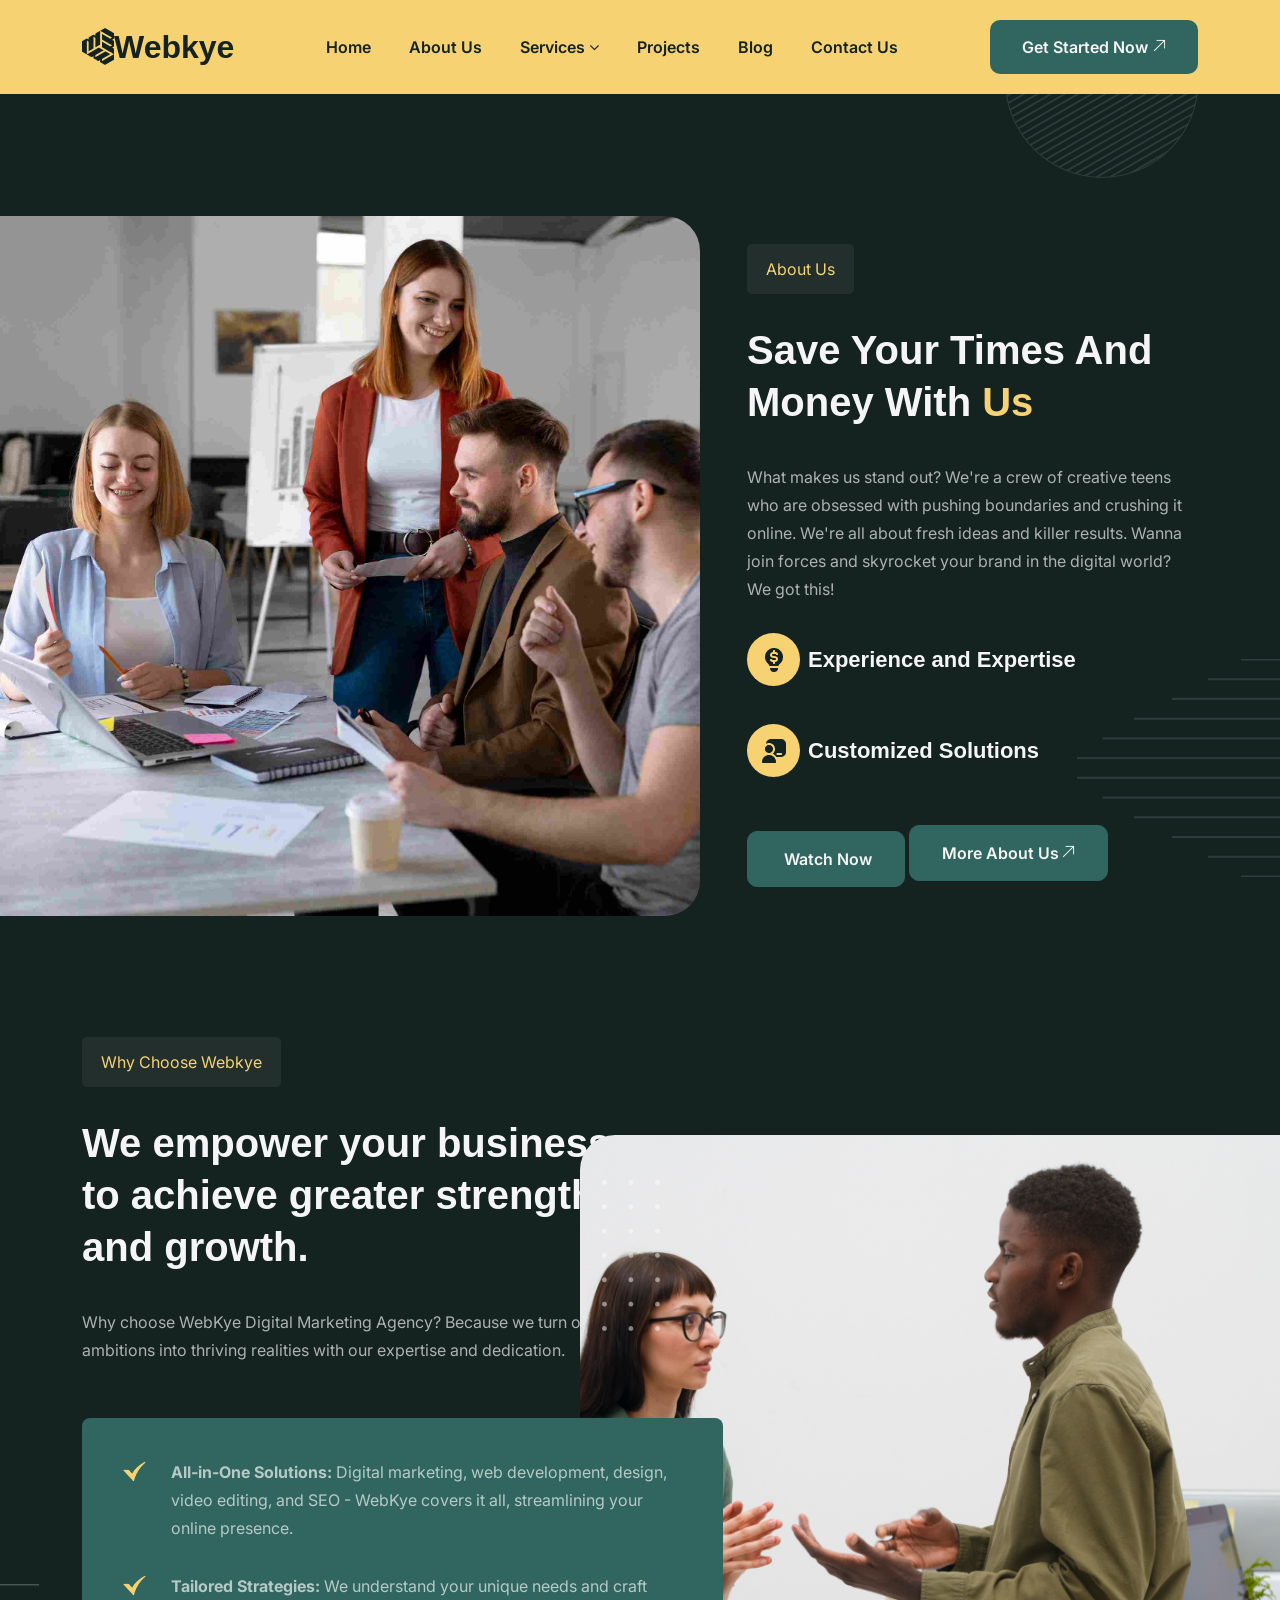
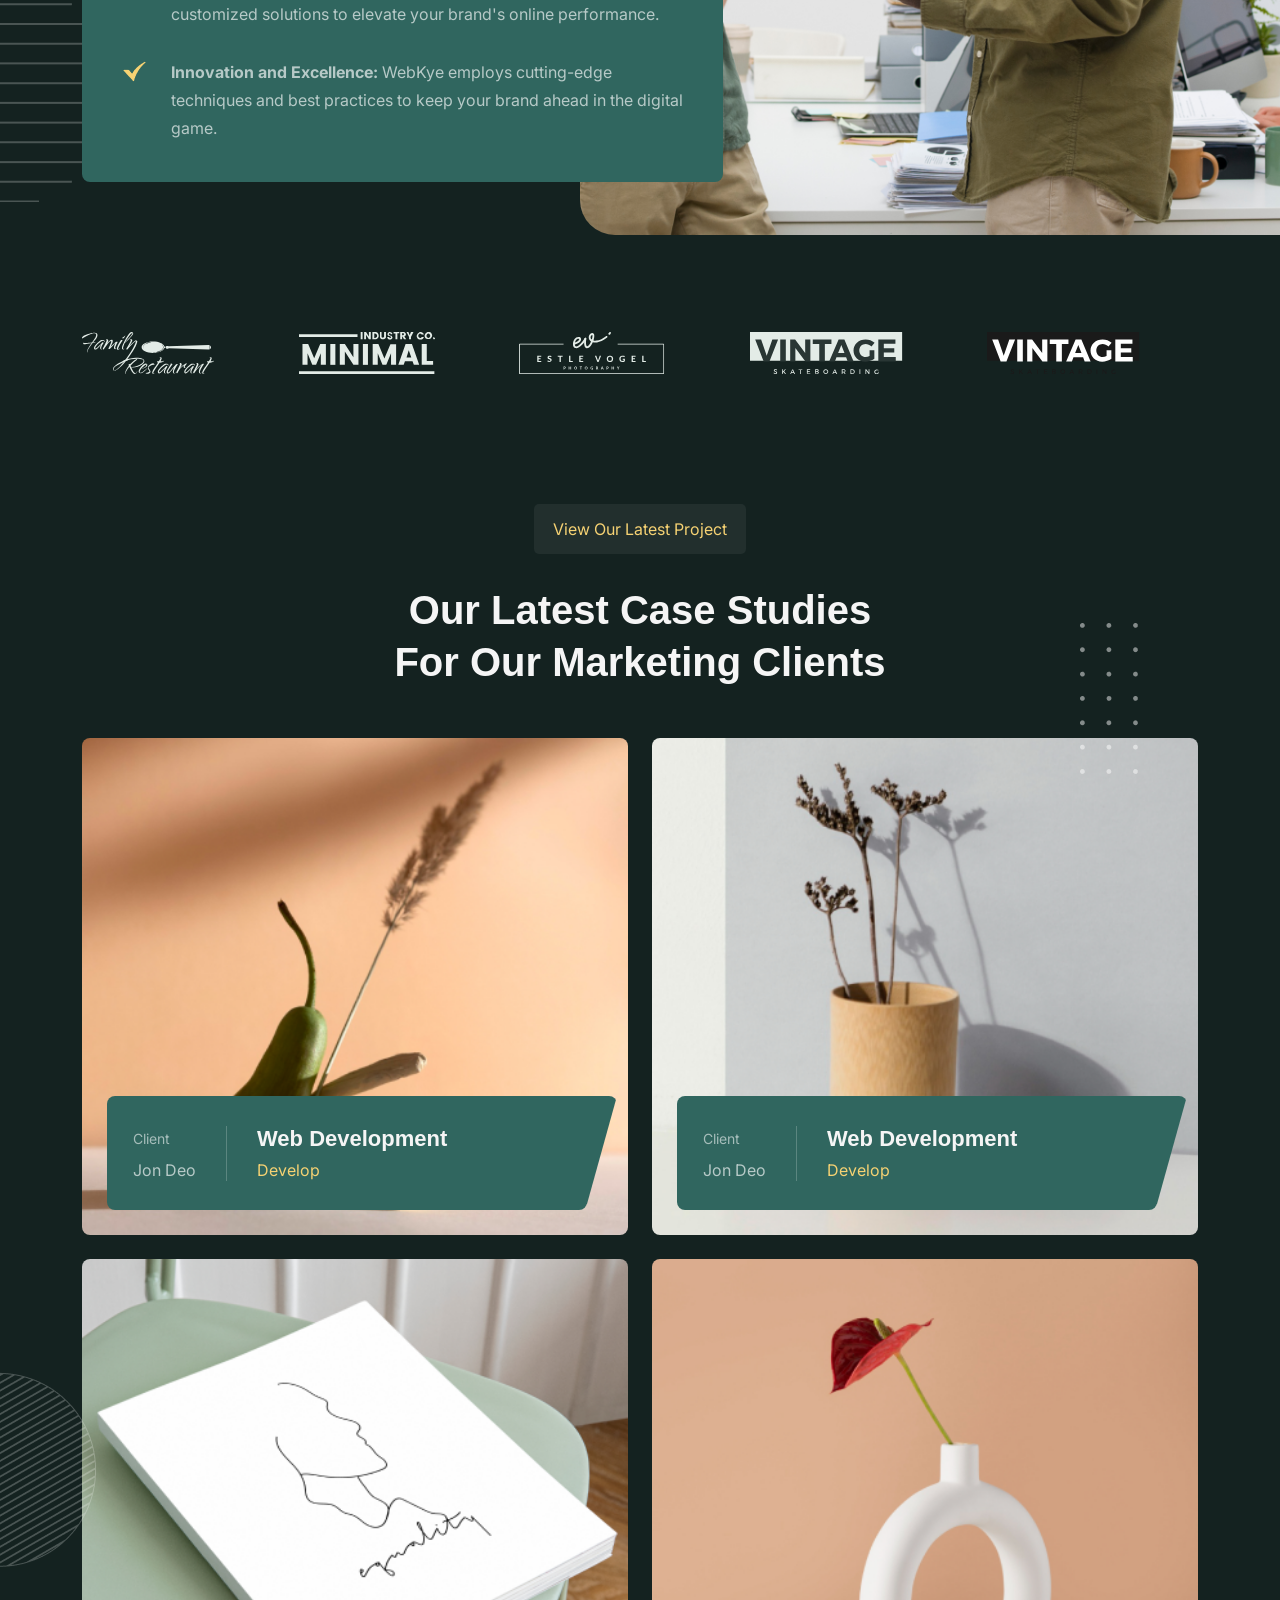
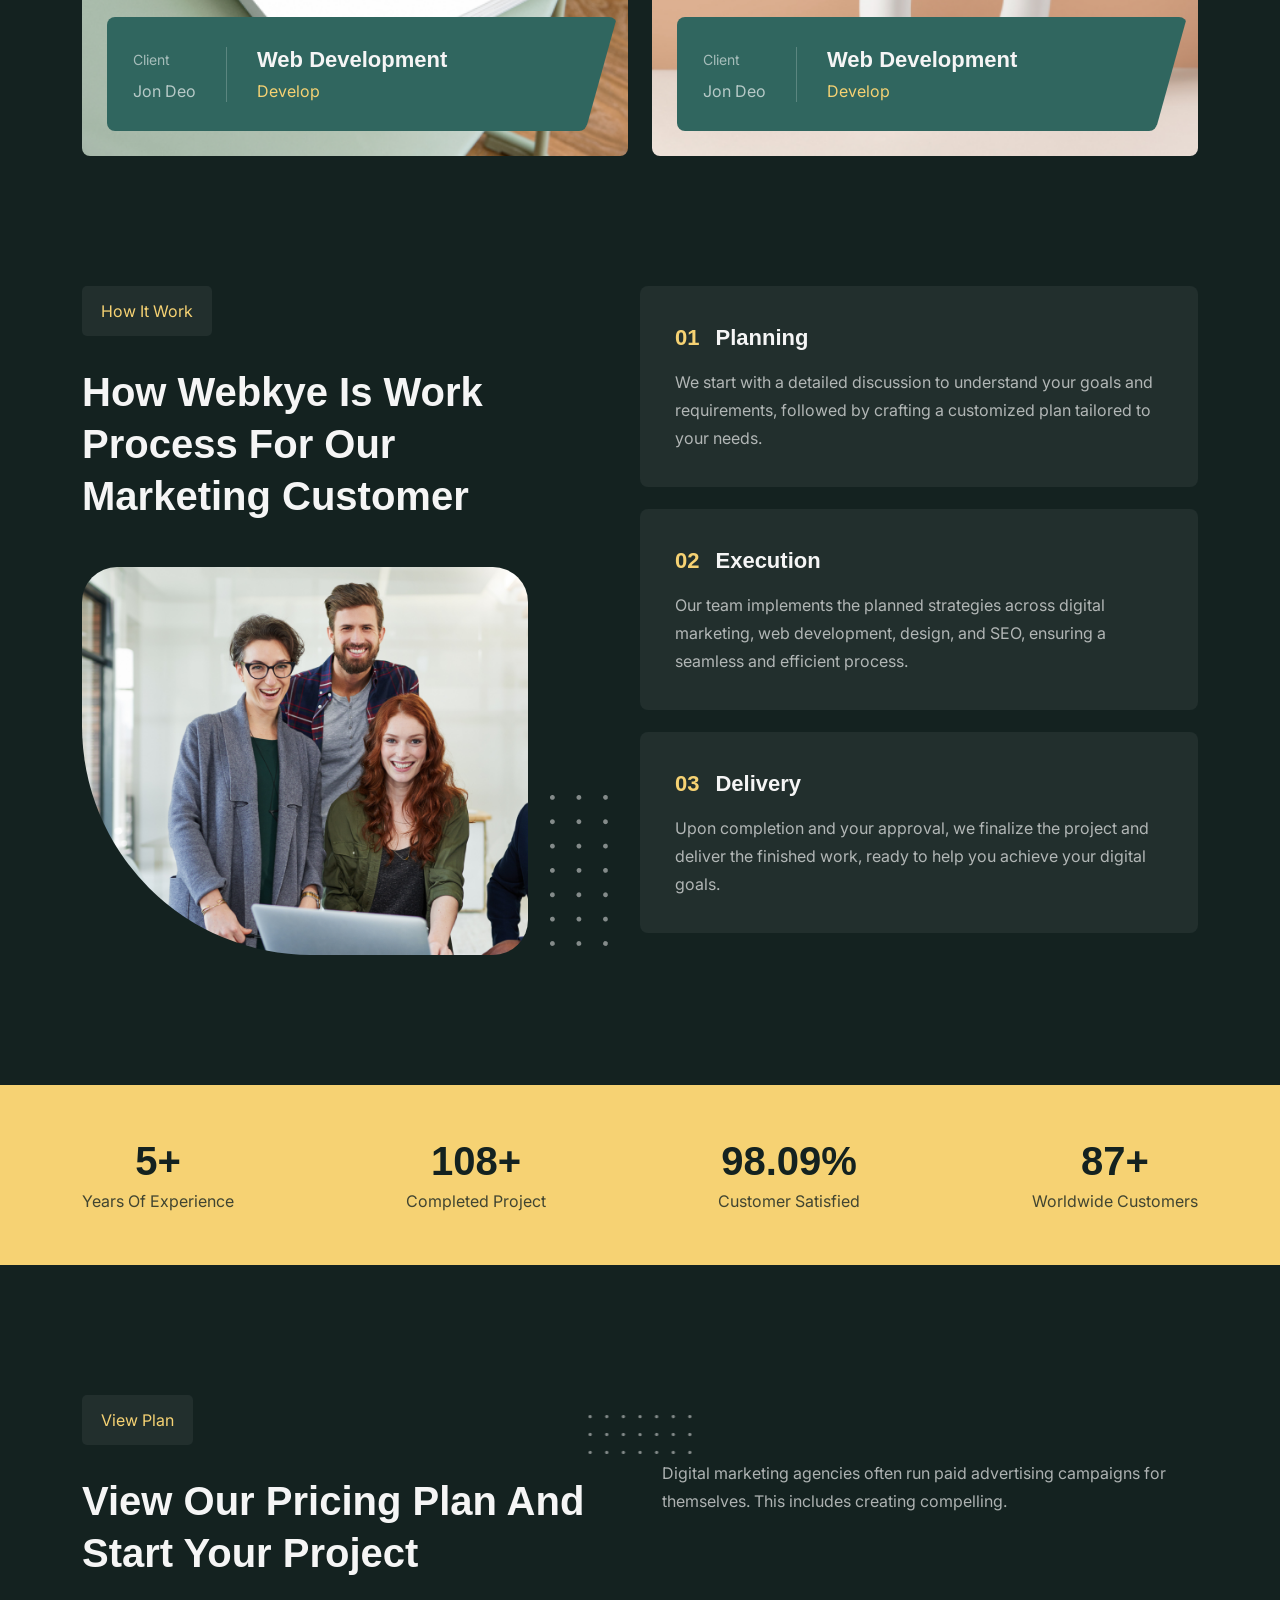
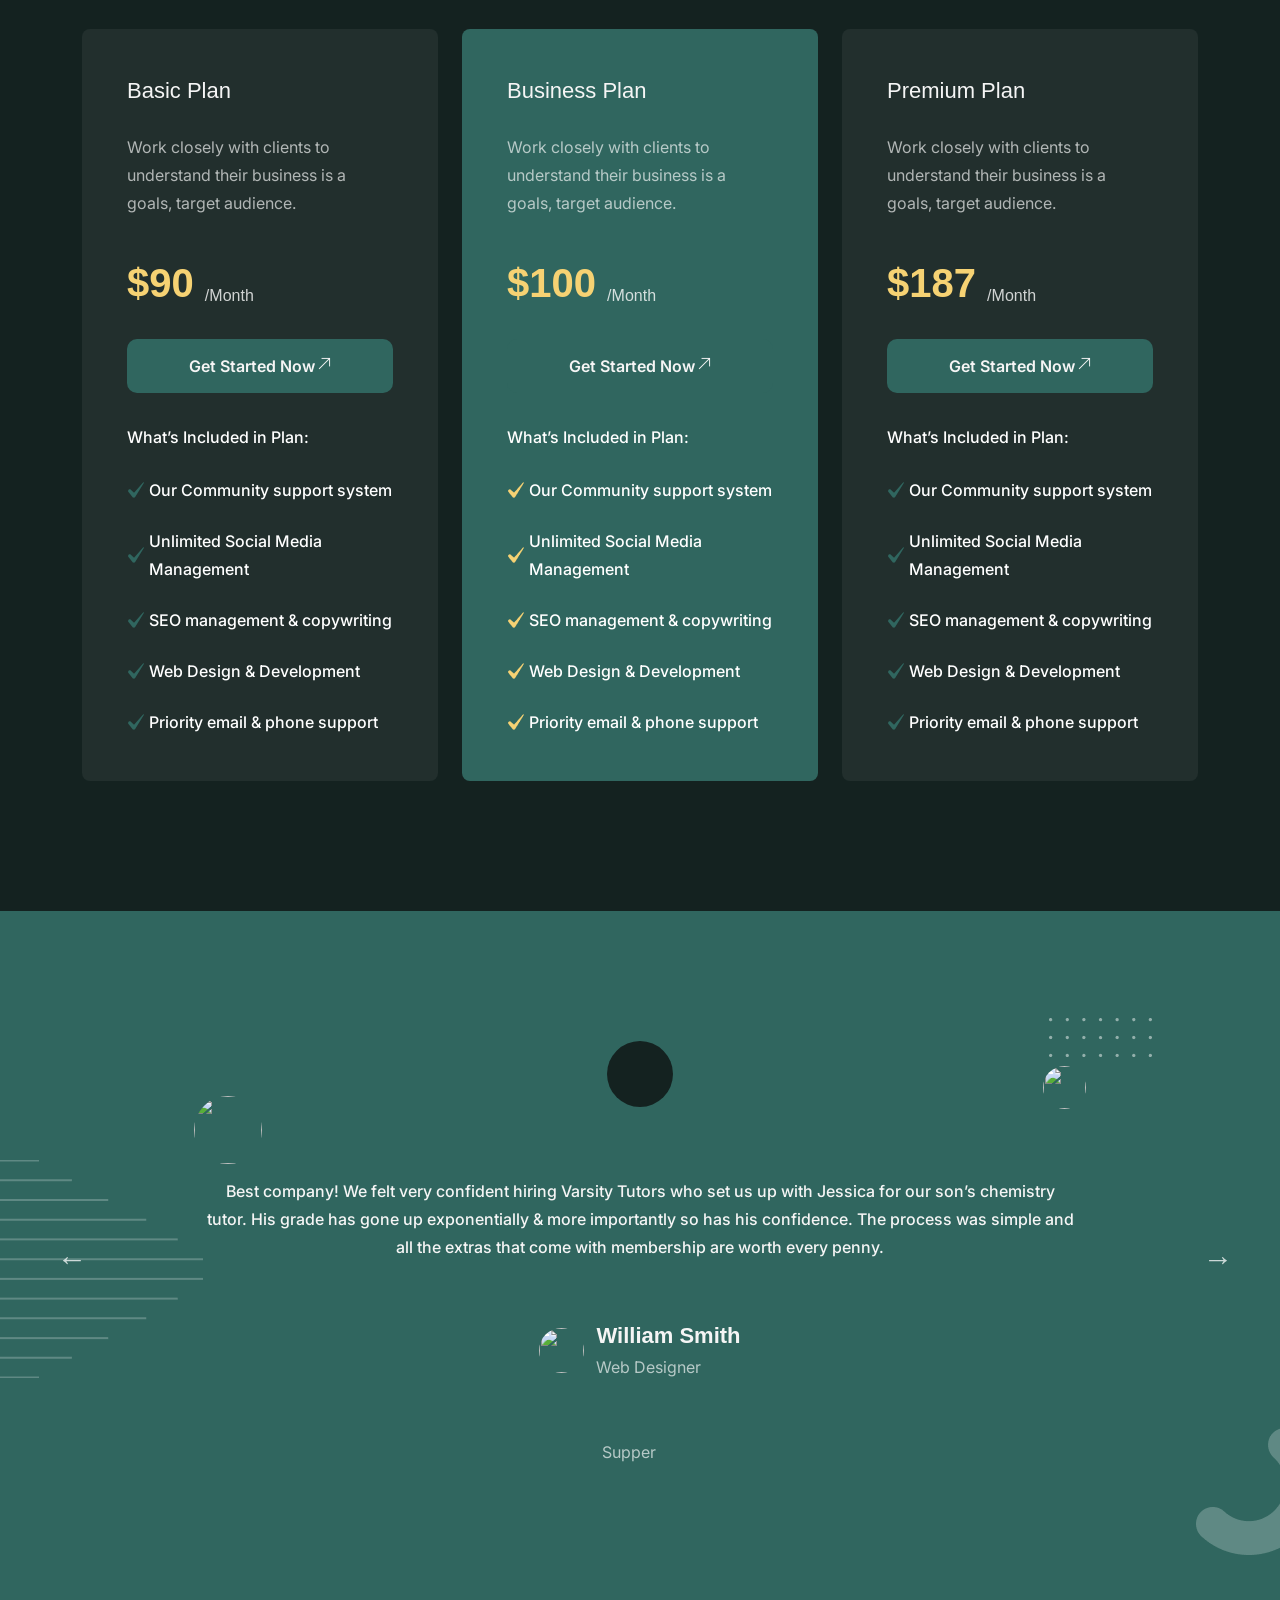
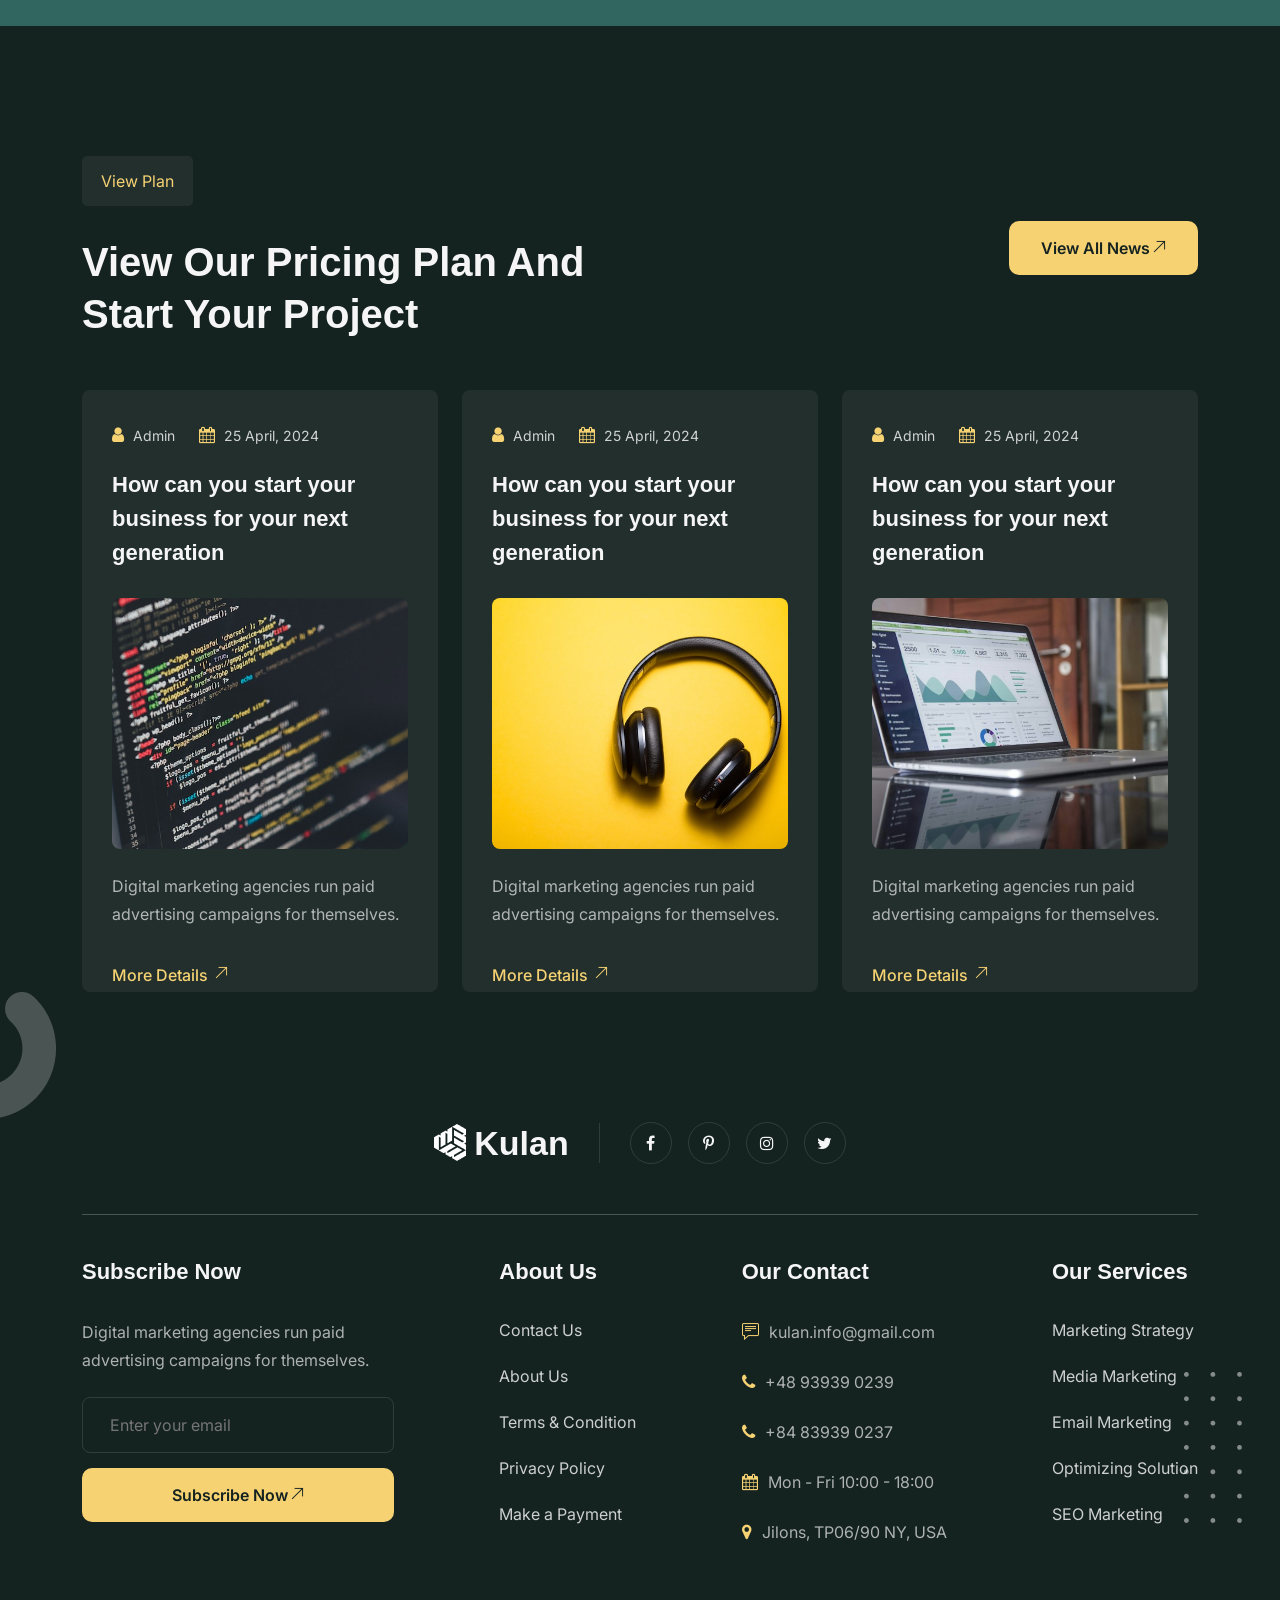
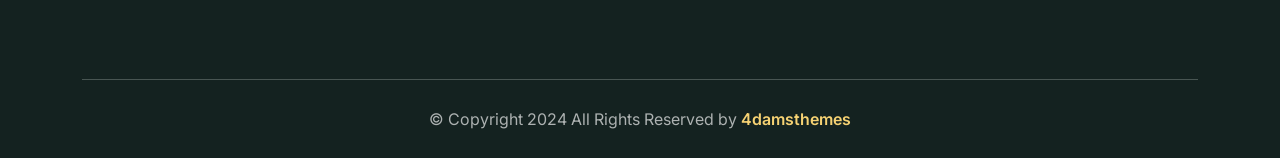
==== commit 919e9975: "dynamic services and testimonials" ====
--- a/about.html
+++ b/about.html
@@ -1,12 +1,11 @@
 <!DOCTYPE html>
 <html lang="en">
 
-<!-- Mirrored from www.4damstheme.com/html/kulan/about.html by HTTrack Website Copier/3.x [XR&CO'2014], Thu, 25 Apr 2024 16:01:40 GMT -->
 <head>
   <meta charset="UTF-8">
   <meta name="viewport" content="width=device-width, initial-scale=1.0">
-  <title>Kulan</title>
-
+
+  <title>Webkye</title>
   <link rel="shortcut icon" href="assets/img/logo.png" type="image/x-icon">
 
   <!--  font awsome Icons -->
@@ -24,152 +23,233 @@
   <!--  Link Custom css -->
   <link rel="stylesheet" href="assets/css/main.css">
 </head>
+
 <body>
- <!--  Start Header  -->
- <header class="header">
-  <!--  Top header start -->
-  <div class="header__top d-lg-block d-none">
-    <div class="container">
-      <div class="d-flex justify-content-between align-items-center">
-        <div class="d-flex align-items-center header__top_left">
-          <p class="d-flex align-items-center time"> <i class="fa fa-clock-o"></i> <span>&nbsp; Working Hours :</span> </p>
-          <p> <span>Monday - Friday,</span> <span>10am - 05pm</span> </p>
-        </div>
-        <div class="d-flex align-items-center header__top_contact">
-          <p class="email">kulan@gmail.com</p> <span class="line"></span>
-          <p class="phone">+3929 299 999</p> <span class="line"></span>
-          <ul class="d-flex align-items-center icons">
-            <li> <a href="href.html"> <i class="fa fa-facebook"></i> </a> </li>
-            <li> <a href="href.html"> <i class="fa fa-twitter"></i></a> </li>
-            <li> <a href="href.html"><i class="fa fa-instagram"></i></a></li>
-            <li> <a href="href.html"> <i class="fa fa-youtube-play"></i></a> </li>
-          </ul>
-        </div>
-      </div>
-    </div>
-  </div>
-  <!--  Top header End -->
-  <!--  Bottom header Start -->
-  <div class="header__bottom">
-    <div class="container">
-      <div class="d-flex align-items-center justify-content-between">
-        <div>
-          <a href="index.html" class="d-flex align-items-center header__bottom_logo"> <img src="assets/img/logo_black.png" alt="alt">
-            <h5>Kulan</h5>
-          </a>
-        </div>
+  <!--  Start Header  -->
+  <header class="header">
+
+    <!--  Bottom header Start -->
+    <!--  Bottom header Start -->
+    <div class="header__bottom">
+      <div class="container">
+        <div class="d-flex align-items-center justify-content-between">
+          <div>
+            <a href="index.html" class="d-flex align-items-center header__bottom_logo">
+              <img src="assets/img/logo_black.png" alt="alt" />
+              <h5>Webkye</h5>
+            </a>
+          </div>
           <nav class="header__bottom_navbar">
             <ul class="d-xl-flex menu__list">
               <li class="dropdown__container">
-                <div class="d-flex justify-content-between align-items-center gap-1"> <a href="index.html">Home</a> <i class="fa fa-angle-down"></i> </div>
+                <div class="d-flex justify-content-between align-items-center gap-1">
+                  <a href="index.html">Home</a>
+                </div>
+              </li>
+              <li class="dropdown__container">
+                <div class="d-flex justify-content-between align-items-center gap-1">
+                  <a href="about.html">About Us</a>
+                </div>
+              </li>
+              <li class="dropdown__container">
+                <div class="d-flex justify-content-between align-items-center gap-1">
+                  <a href="services.html">Services</a><i class="fa fa-angle-down"></i>
+                </div>
                 <ul class="dropdown__container_menu">
-                  <li> <a href="index2.html">Home 2</a></li>
+                  <li><a href="digital-marketing">Digital Marketing</a></li>
+                  <li><a href="search-engine-optimization" style="text-wrap: nowrap;">Search Engine Optimization</a>
+                  </li>
+                  <li><a href="web-development">Web Development</a></li>
+                  <li><a href="graphic-designing">Graphic Designing</a></li>
+                  <li><a href="ui-ux-designing">UI/UX Designing</a></li>
+                  <li><a href="video-editing">Video Editing</a></li>
+                  <li><a href="paid-ads-advertiment">Paid Ads</a></li>
                 </ul>
               </li>
               <li class="dropdown__container">
-                <div class="d-flex justify-content-between align-items-center gap-1"> <a href="about.html">About Us</a> <i class="fa fa-angle-down"></i></div>
-                <ul class="dropdown__container_menu">
-                  <li> <a href="about.html">About</a></li>
-                </ul>
+                <div class="d-flex justify-content-between align-items-center gap-1">
+                  <a href="portfolio">Projects</a>
+                </div>
               </li>
               <li class="dropdown__container">
-                <div class="d-flex justify-content-between align-items-center gap-1"><a href="services.html">Services</a><i class="fa fa-angle-down"></i></div>
-                <ul class="dropdown__container_menu">
-                  <li><a href="services.html">Serives</a></li>
-                  <li><a href="service_details.html">Service Details</a></li>
-                </ul>
+                <div class="d-flex justify-content-between align-items-center gap-1">
+                  <a href="blogs">Blog</a>
+                </div>
               </li>
               <li class="dropdown__container">
-                <div class="d-flex justify-content-between align-items-center gap-1"> <a href="#">Pages</a> <i class="fa fa-angle-down"></i></div>
-                <ul class="dropdown__container_menu">
-                  <li><a href="pricing.html">Pricing</a></li>
-                  <li><a href="projects.html">Projects</a></li>
-                  <li><a href="project_details.html">Project Details</a></li>
-                  <li><a href="teams.html">Teams</a></li>
-                  <li><a href="team_details.html">Team Details</a></li>
-                </ul>
-              </li>
-              <li class="dropdown__container">
-                <div class="d-flex justify-content-between align-items-center gap-1"> <a href="blog.html">Blog</a> <i class="fa fa-angle-down"></i></div>
-                <ul class="dropdown__container_menu">
-                  <li><a href="blog.html">Blog</a></li>
-                  <li><a href="blog_details.html">Blog Details</a></li>
-                </ul>
-              </li>
-              <li class="dropdown__container">
-                <div class="d-flex justify-content-between align-items-center gap-1"><a href="contact.html">Contact Us</a></div>
+                <div class="d-flex justify-content-between align-items-center gap-1">
+                  <a href="contact-us">Contact Us</a>
+                </div>
               </li>
             </ul>
           </nav>
-        <div class="d-xl-block d-none">
-          <a href="href.html" class="common__btn"><span>Get Started Now</span><i class="ti-arrow-top-right"></i></a>
-        </div>
-        <div class="menu__icon d-block d-xl-none"><i class="fa fa-bars"></i></div>
-      </div>
-    </div>
-  </div>
-  <!--  Bottom header End -->
-</header>
-<!--  End Header  -->
+          <div class="d-xl-block d-none">
+            <a href="href.html" class="common__btn"><span>Get Started Now</span><i class="ti-arrow-top-right"></i></a>
+          </div>
+          <div class="menu__icon d-block d-xl-none">
+            <i class="fa fa-bars"></i>
+          </div>
+        </div>
+      </div>
+    </div>
+    <!--  Bottom header End -->
+  </header>
+  <!--  End Header  -->
 
   <!--  Start page header -->
-  <section class="page__header position-relative">
+  <!-- <section class="page__header position-relative">
     <div class="container">
       <div class="text-center">
         <div class="d-inline-flex justify-content-center gap-2 transprent__btn">
-          <a href="index.html">Home</a> <span>/</span> <p>About Us</p>
+          <a href="index.html">Home</a> <span>/</span>
+          <p>About Us</p>
         </div>
         <h2 class="t__40">About Us</h2>
       </div>
     </div>
+  </section> -->
+  <!--  End page header -->
+
+
+  <!--  Start About -->
+  <section class="about_1 py__150 overflow-hidden" id="about">
+    <div class="container">
+      <div class="row">
+        <div class="col-xl-7 col-lg-5">
+          <img src="assets/img/about/about.jpg" alt="alt" class="about__img" />
+        </div>
+        <div class="col-xl-5 col-lg-7 position-relative">
+          <div>
+            <div>
+              <!-- Title srart-->
+              <div class="transparent__btn">About Us</div>
+              <h2 class="t__40 pt__30">
+                Save Your Times And Money With
+                <span class="about__us">Us</span>
+              </h2>
+              <p class="pt__35">
+                What makes us stand out? We're a crew of creative teens who
+                are obsessed with pushing boundaries and crushing it online.
+                We're all about fresh ideas and killer results. Wanna join
+                forces and skyrocket your brand in the digital world? We got
+                this!
+              </p>
+            </div>
+            <!-- Title srart-->
+            <div class="pt__30">
+              <!-- Info start-->
+              <div>
+                <div class="d-flex align-items-center gap-2 mb-2">
+                  <div class="icon__box">
+                    <img src="assets/img/about/doller.png" alt="alt" />
+                  </div>
+                  <h5 class="t__22">Experience and Expertise</h5>
+                </div>
+                <!-- <p>
+                    Digital marketing agencies often run paid advertising
+                    campaigns for themselves. This includes creating compelling
+                    ad.
+                  </p> -->
+              </div>
+              <div class="pt__30">
+                <div class="d-flex align-items-center gap-2 mb-2">
+                  <div class="icon__box">
+                    <img src="assets/img/about/profile.png" alt="alt" />
+                  </div>
+                  <h5 class="t__22">Customized Solutions</h5>
+                </div>
+                <!-- <p>
+                    Digital marketing agencies often run paid advertising
+                    campaigns for themselves. This includes creating compelling
+                    ad.
+                  </p> -->
+              </div>
+              <div class="pt__40">
+                <a href="href.html" class="common__btn"><i class="bi bi-play-circle"></i> &nbsp;<span>Watch
+                    Now</span></a>
+                <a href="href.html" class="common__btn"><span>More About Us</span><i class="ti-arrow-top-right"></i></a>
+              </div>
+            </div>
+            <!-- Info end-->
+          </div>
+        </div>
+      </div>
+    </div>
+
+    <div>
+      <!-- shap start -->
+      <img src="assets/icons/circle.png" alt="" class="circle__shap" data-aos="fade-up" data-aos-delay="100"
+        data-aos-offset="0" data-aos-duration="1000" />
+      <img src="assets/icons/rat_agal.png" alt="" class="rat_agal d-none d-xl-block" data-aos="fade-up"
+        data-aos-delay="100" data-aos-offset="0" data-aos-duration="1000" />
+      <img src="assets/icons/star.png" alt="" class="star__shap d-none d-xl-block" data-aos="fade-up"
+        data-aos-delay="100" data-aos-offset="0" data-aos-duration="1000" />
+    </div>
+    <!-- shap end -->
   </section>
-  <!--  End page header -->
+  <!--  End About -->
+
 
   <!--  Start choose us -->
-  <section class="choose overflow-hidden py__150">
+  <section class="choose overflow-hidden py__150 pt-0">
     <div class="container">
+
       <div class="row">
         <div class="col-lg-7"> <!-- Title and choose list start-->
           <div>
             <!-- Title start -->
             <div class="title__area">
-              <div class="transparent__btn">Why Choose Kulan</div>
-              <h2 class="t__40 pt__30"> We Help Your Business To Grow Up More Stronger </h2>
-              <p class="pt__35"> Digital marketing agencies often run paid advertising campaigns for themselves. This includes creating compelling. </p>
+              <div class="transparent__btn">Why Choose Webkye</div>
+              <h2 class="t__40 pt__30"> We empower your business to achieve greater strength and growth. </h2>
+              <p class="pt__35"> Why choose WebKye Digital Marketing Agency? Because we turn
+                online ambitions into thriving realities with our expertise
+                and dedication.</p>
             </div>
             <!-- Title end -->
 
             <div class="feature">
-              <div class="d-xl-flex justify-content-between align-items-center gap-5"> <!-- award start -->
-                <div class="d-flex align-items-center gap-3">
-                  <div> <img src="assets/img/choose/award1.png" alt=""></div>
-                  <h3 class="t__22"> World Marketing Wining Awards 2024 </h3>
-                </div>
-                <div class="d-flex align-items-center gap-3 mt-4 mt-xl-0">
-                  <div> <img src="assets/img/choose/award2.png" alt=""></div>
-                  <h3 class="t__22"> Retail Marketing Innovation Awards 2024 </h3>
-                </div>
-              </div> <!-- award End -->
-              <span class="border__bottom"></span> <!-- border line -->
+
               <div>
-                <div class="d-flex gap-4"> <!-- list start -->
-                  <div> <img src="assets/img/choose/check.png" alt=""></div>
-                  <p> Allow customers to choose from various payment methods and offer flexible billing options to accommodate their financial preferences. </p>
-                </div> <!-- list end -->
-
-                <div class="d-flex gap-4 pt__40"> <!-- list start -->
-                  <div><img src="assets/img/choose/check.png" alt=""></div>
-                  <p> Deliver excellent customer service through various channels, including phone, email, live chat, and in-person assistance at physical locations. </p>
-                </div> <!-- list end -->
-
-              </div>
-            </div>
-          </div>
-        </div> <!-- Title and choose list end-->
-        <div class="col-lg-5">
-          <img src="assets/img/choose/bg_img.png" alt="" class="bg__img"> <!-- bg image-->
-        </div>
-      </div>
+                <div class="d-flex gap-4">
+                  <!-- list start -->
+                  <div><img src="assets/img/choose/check.png" alt="" /></div>
+                  <p>
+                    <b>All-in-One Solutions:</b> Digital marketing, web development, design, video editing, and SEO -
+                    WebKye
+                    covers it all, streamlining your online presence.
+                  </p>
+                </div>
+                <!-- list end -->
+
+                <div class="d-flex gap-4 pt__30">
+                  <!-- list start -->
+                  <div><img src="assets/img/choose/check.png" alt="" /></div>
+                  <p>
+                    <b>Tailored Strategies:</b> We understand your unique needs and craft customized solutions to
+                    elevate your
+                    brand's online performance.
+                  </p>
+                </div>
+
+                <div class="d-flex gap-4 pt__30">
+                  <!-- list start -->
+                  <div><img src="assets/img/choose/check.png" alt="" /></div>
+                  <p>
+                    <b>Innovation and Excellence:</b> WebKye employs cutting-edge techniques and best practices to keep
+                    your
+                    brand ahead in the digital game.
+                  </p>
+                </div>
+                <!-- list end -->
+              </div>
+            </div>
+          </div>
+        </div>
+      </div> <!-- Title and choose list end-->
+      <div class="col-lg-5">
+        <img src="assets/img/choose/bg_img.png" alt="" class="bg__img"> <!-- bg image-->
+      </div>
+    </div>
     </div>
 
     <div> <!-- shap start-->
@@ -217,9 +297,14 @@
           <div class="prj__card">
             <img src="assets/img/projects/prj_1.png" alt="">
             <div class="card__footer">
-              <div class="client__name"> <small>Client</small> <p>Jon Deo</p> </div>
+              <div class="client__name"> <small>Client</small>
+                <p>Jon Deo</p>
+              </div>
               <span class="border__full"></span>
-              <div> <h5 class="t__22">Web Development</h5> <p class="last">Develop</p> </div>
+              <div>
+                <h5 class="t__22">Web Development</h5>
+                <p class="last">Develop</p>
+              </div>
             </div>
           </div>
         </div> <!--  card 1 end-->
@@ -228,9 +313,14 @@
           <div class="prj__card">
             <img src="assets/img/projects/prj_2.png" alt="">
             <div class="card__footer">
-              <div class="client__name"> <small>Client</small> <p>Jon Deo</p> </div>
+              <div class="client__name"> <small>Client</small>
+                <p>Jon Deo</p>
+              </div>
               <span class="border__full"></span>
-              <div> <h5 class="t__22">Web Development</h5> <p class="last">Develop</p> </div>
+              <div>
+                <h5 class="t__22">Web Development</h5>
+                <p class="last">Develop</p>
+              </div>
             </div>
           </div>
         </div> <!--  card 2 end-->
@@ -239,9 +329,14 @@
           <div class="prj__card">
             <img src="assets/img/projects/prj_3.png" alt="">
             <div class="card__footer">
-              <div class="client__name"> <small>Client</small> <p>Jon Deo</p> </div>
+              <div class="client__name"> <small>Client</small>
+                <p>Jon Deo</p>
+              </div>
               <span class="border__full"></span>
-              <div> <h5 class="t__22">Web Development</h5> <p class="last">Develop</p></div>
+              <div>
+                <h5 class="t__22">Web Development</h5>
+                <p class="last">Develop</p>
+              </div>
             </div>
           </div>
         </div> <!--  card 3 end-->
@@ -250,9 +345,14 @@
           <div class="prj__card">
             <img src="assets/img/projects/prj_4.png" alt="">
             <div class="card__footer">
-              <div class="client__name"> <small>Client</small> <p>Jon Deo</p> </div>
+              <div class="client__name"> <small>Client</small>
+                <p>Jon Deo</p>
+              </div>
               <span class="border__full"></span>
-              <div> <h5 class="t__22">Web Development</h5> <p class="last">Develop</p> </div>
+              <div>
+                <h5 class="t__22">Web Development</h5>
+                <p class="last">Develop</p>
+              </div>
             </div>
           </div>
         </div> <!--  card 4 end-->
@@ -272,28 +372,36 @@
     <div class="container">
       <div class="wapper">
         <div> <!-- process title start-->
-          <div class="title__area"> <div class="transparent__btn">How It Work</div> <h2 class="t__40 pt__30"> How Kulan Is Work Process For Our Marketing Customer</h2> </div>
+          <div class="title__area">
+            <div class="transparent__btn">How It Work</div>
+            <h2 class="t__40 pt__30"> How Webkye Is Work Process For Our Marketing Customer</h2>
+          </div>
           <img src="assets/img/work_prc_bg.png" alt="" class="bg__img">
         </div> <!-- process title end-->
 
         <div> <!-- process list start-->
           <ul>
             <li>
-              <h3 class="t__22 d-flex align-items-center gap-3"><span class="no">01</span><span>Strategy</span></h3>
-              <p>Based on the insights gathered, we develop a comprehensive SEO strategy is a tailored to your business's unique needs and objectives.</p>
+              <h3 class="t__22 d-flex align-items-center gap-3"><span class="no">01</span><span>Planning</span></h3>
+              <p>We start with a detailed discussion to understand your goals and requirements,
+                followed by crafting a customized plan tailored to your needs.</p>
             </li>
             <li>
-              <h3 class="t__22 d-flex align-items-center gap-3"><span class="no">02</span><span>Implementation</span></h3>
-              <p>Based on the insights gathered, we develop a comprehensive SEO strategy is a tailored to your business's unique needs and objectives.</p>
+              <h3 class="t__22 d-flex align-items-center gap-3"><span class="no">02</span><span>Execution</span>
+              </h3>
+              <p>Our team implements the planned strategies across digital marketing, web development, design,
+                and SEO, ensuring a seamless and efficient process.</p>
             </li>
             <li>
-              <h3 class="t__22 d-flex align-items-center gap-3"><span class="no">03</span><span>Analysis</span></h3>
-              <p>Based on the insights gathered, we develop a comprehensive SEO strategy is a tailored to your business's unique needs and objectives.</p>
+              <h3 class="t__22 d-flex align-items-center gap-3"><span class="no">03</span><span>Delivery</span></h3>
+              <p>Upon completion and your approval, we finalize the project and deliver the
+                finished work, ready to help you achieve your digital goals.</p>
             </li>
-            <li>
+            <!-- <li>
               <h3 class="t__22 d-flex align-items-center gap-3"><span class="no">04</span><span>Reporting</span></h3>
-              <p>Based on the insights gathered, we develop a comprehensive SEO strategy is a tailored to your business's unique needs and objectives.</p>
-            </li>
+              <p>Based on the insights gathered, we develop a comprehensive SEO strategy is a tailored to your
+                business's unique needs and objectives.</p>
+            </li> -->
           </ul>
         </div> <!-- process list End-->
 
@@ -311,11 +419,22 @@
   <div class="counter">
     <div class="container">
       <div class="counter__wapper">
-        <div class="counter__box"> <h1 class=" t__40"> <span class="counter__number" data-count="2425"></span>+</h1> <p class="counter__text">Completed Project</p> </div>
-        <div class="counter__box"> <h1 class=" t__40"> <span class="counter__number" data-count="98.09"></span>%</h1> <p class="counter__text">Customer Satisfied</p> </div>
-        <div class="counter__box"> <h1 class=" t__40"> <span class="counter__number" data-count="99"></span>%</h1> <p class="counter__text">Conversion Rate Increased</p> </div>
-        <div class="counter__box"> <h1 class=" t__40"> <span class="counter__number" data-count="67"></span>+</h1> <p class="counter__text">Global Awards</p> </div>
-        <div class="counter__box"> <h1 class=" t__40"> <span class="counter__number" data-count="23">0</span>million+</h1> <p class="counter__text">Total Happy Customers</p> </div>
+        <div class="counter__box">
+          <h1 class=" t__40"> <span class="counter__number" data-count="5"></span>+</h1>
+          <p class="counter__text">Years Of Experience</p>
+        </div>
+        <div class="counter__box">
+          <h1 class=" t__40"> <span class="counter__number" data-count="108"></span>+</h1>
+          <p class="counter__text">Completed Project</p>
+        </div>
+        <div class="counter__box">
+          <h1 class=" t__40"> <span class="counter__number" data-count="98.09"></span>%</h1>
+          <p class="counter__text">Customer Satisfied</p>
+        </div>
+        <div class="counter__box">
+          <h1 class=" t__40"> <span class="counter__number" data-count="87"></span>+</h1>
+          <p class="counter__text">Worldwide Customers</p>
+        </div>
       </div>
     </div>
   </div>
@@ -332,7 +451,8 @@
           <h2 class="t__40 pt__30"> View Our Pricing Plan And Start Your Project</h2>
         </div>
         <div class="mt-4 mt-lg-0">
-          <p class="title__det">Digital marketing agencies often run paid advertising campaigns for themselves. This includes creating compelling.</p>
+          <p class="title__det">Digital marketing agencies often run paid advertising campaigns for themselves. This
+            includes creating compelling.</p>
         </div>
       </div>
       <!-- Title End -->
@@ -344,17 +464,28 @@
             <h6 class="t__22">Basic Plan</h6>
             <p>Work closely with clients to understand their business is a goals, target audience.</p>
             <h3 class=" t__40 pt__40">$90 <sub>/Month</sub> </h3>
-            <div class="pt__30"><a href="#" class="common__btn "><span>Get Started Now</span><i class="ti-arrow-top-right"></i></a></div>
+            <div class="pt__30"><a href="#" class="common__btn "><span>Get Started Now</span><i
+                  class="ti-arrow-top-right"></i></a></div>
           </div>
 
           <div class="card__body pt__30">
             <p>What’s Included in Plan:</p>
             <ul>
-              <li class="d-flex align-items-center gap-1"> <img src="assets/icons/check1.svg" alt=""> <p> Our Community support system</p> </li>
-              <li class="d-flex align-items-center gap-1"> <img src="assets/icons/check1.svg" alt=""> <p> Unlimited Social Media Management</p> </li>
-              <li class="d-flex align-items-center gap-1"> <img src="assets/icons/check1.svg" alt=""> <p> SEO management & copywriting</p> </li>
-              <li class="d-flex align-items-center gap-1"> <img src="assets/icons/check1.svg" alt=""> <p> Web Design & Development</p> </li>
-              <li class="d-flex align-items-center gap-1"> <img src="assets/icons/check1.svg" alt=""> <p> Priority email & phone support</p> </li>
+              <li class="d-flex align-items-center gap-1"> <img src="assets/icons/check1.svg" alt="">
+                <p> Our Community support system</p>
+              </li>
+              <li class="d-flex align-items-center gap-1"> <img src="assets/icons/check1.svg" alt="">
+                <p> Unlimited Social Media Management</p>
+              </li>
+              <li class="d-flex align-items-center gap-1"> <img src="assets/icons/check1.svg" alt="">
+                <p> SEO management & copywriting</p>
+              </li>
+              <li class="d-flex align-items-center gap-1"> <img src="assets/icons/check1.svg" alt="">
+                <p> Web Design & Development</p>
+              </li>
+              <li class="d-flex align-items-center gap-1"> <img src="assets/icons/check1.svg" alt="">
+                <p> Priority email & phone support</p>
+              </li>
             </ul>
           </div>
         </div> <!--- Card 1 End-->
@@ -364,17 +495,28 @@
             <h6 class="t__22">Business Plan</h6>
             <p>Work closely with clients to understand their business is a goals, target audience.</p>
             <h3 class=" t__40 pt__40">$100 <sub>/Month</sub> </h3>
-            <div class="pt__30"> <a href="#" class="common__btn "><span>Get Started Now</span><i class="ti-arrow-top-right"></i></a></div>
+            <div class="pt__30"> <a href="#" class="common__btn "><span>Get Started Now</span><i
+                  class="ti-arrow-top-right"></i></a></div>
           </div>
 
           <div class="card__body pt__30">
             <p>What’s Included in Plan:</p>
             <ul>
-              <li class="d-flex align-items-center gap-1"> <img src="assets/icons/check2.png" alt=""> <p> Our Community support system</p> </li>
-              <li class="d-flex align-items-center gap-1"> <img src="assets/icons/check2.png" alt=""> <p> Unlimited Social Media Management</p> </li>
-              <li class="d-flex align-items-center gap-1"> <img src="assets/icons/check2.png" alt=""> <p> SEO management & copywriting</p> </li>
-              <li class="d-flex align-items-center gap-1"> <img src="assets/icons/check2.png" alt=""> <p> Web Design & Development</p> </li>
-              <li class="d-flex align-items-center gap-1"> <img src="assets/icons/check2.png" alt=""> <p> Priority email & phone support</p> </li>
+              <li class="d-flex align-items-center gap-1"> <img src="assets/icons/check2.png" alt="">
+                <p> Our Community support system</p>
+              </li>
+              <li class="d-flex align-items-center gap-1"> <img src="assets/icons/check2.png" alt="">
+                <p> Unlimited Social Media Management</p>
+              </li>
+              <li class="d-flex align-items-center gap-1"> <img src="assets/icons/check2.png" alt="">
+                <p> SEO management & copywriting</p>
+              </li>
+              <li class="d-flex align-items-center gap-1"> <img src="assets/icons/check2.png" alt="">
+                <p> Web Design & Development</p>
+              </li>
+              <li class="d-flex align-items-center gap-1"> <img src="assets/icons/check2.png" alt="">
+                <p> Priority email & phone support</p>
+              </li>
             </ul>
           </div>
         </div> <!--- Card 2 End-->
@@ -384,17 +526,28 @@
             <h6 class="t__22">Premium Plan</h6>
             <p>Work closely with clients to understand their business is a goals, target audience.</p>
             <h3 class=" t__40 pt__40">$187 <sub>/Month</sub> </h3>
-            <div class="pt__30"> <a href="#" class="common__btn "><span>Get Started Now</span><i class="ti-arrow-top-right"></i></a></div>
+            <div class="pt__30"> <a href="#" class="common__btn "><span>Get Started Now</span><i
+                  class="ti-arrow-top-right"></i></a></div>
           </div>
 
           <div class="card__body pt__30">
             <p>What’s Included in Plan:</p>
             <ul>
-              <li class="d-flex align-items-center gap-1"> <img src="assets/icons/check1.svg" alt=""> <p> Our Community support system</p></li>
-              <li class="d-flex align-items-center gap-1"> <img src="assets/icons/check1.svg" alt=""> <p> Unlimited Social Media Management</p></li>
-              <li class="d-flex align-items-center gap-1"> <img src="assets/icons/check1.svg" alt=""> <p> SEO management & copywriting</p></li>
-              <li class="d-flex align-items-center gap-1"> <img src="assets/icons/check1.svg" alt=""> <p> Web Design & Development</p></li>
-              <li class="d-flex align-items-center gap-1"> <img src="assets/icons/check1.svg" alt=""> <p> Priority email & phone support</p></li>
+              <li class="d-flex align-items-center gap-1"> <img src="assets/icons/check1.svg" alt="">
+                <p> Our Community support system</p>
+              </li>
+              <li class="d-flex align-items-center gap-1"> <img src="assets/icons/check1.svg" alt="">
+                <p> Unlimited Social Media Management</p>
+              </li>
+              <li class="d-flex align-items-center gap-1"> <img src="assets/icons/check1.svg" alt="">
+                <p> SEO management & copywriting</p>
+              </li>
+              <li class="d-flex align-items-center gap-1"> <img src="assets/icons/check1.svg" alt="">
+                <p> Web Design & Development</p>
+              </li>
+              <li class="d-flex align-items-center gap-1"> <img src="assets/icons/check1.svg" alt="">
+                <p> Priority email & phone support</p>
+              </li>
             </ul>
           </div>
         </div> <!--- Card 3 End-->
@@ -417,83 +570,115 @@
         <div class="testimonial__slides">
           <div> <!-- slide 1 start -->
             <div class="ku__slide">
-              <div class="content"> 
+              <div class="content">
                 <div class="quote"> <img src="assets/img/testimonail/quote.png" alt=""> </div>
 
-                <p class="review">Best company! We felt very confident hiring Varsity Tutors who set us up with Jessica for our son’s chemistry tutor. His grade has gone up exponentially & more importantly so has his confidence. The process was simple and all the extras that come with membership are worth every penny.</p>
+                <p class="review">Best company! We felt very confident hiring Varsity Tutors who set us up with Jessica
+                  for our son’s chemistry tutor. His grade has gone up exponentially & more importantly so has his
+                  confidence. The process was simple and all the extras that come with membership are worth every penny.
+                </p>
 
                 <div class="user">
                   <img src="assets/img/testimonail/user.png" alt="">
-                  <div> <h5 class="t__22">William Smith</h5><p>Web Designer</p></div>
+                  <div>
+                    <h5 class="t__22">William Smith</h5>
+                    <p>Web Designer</p>
+                  </div>
                 </div>
 
                 <div class="rating">
-                  <div class="d-flex align-items-center gap-2"><p>Supper</p> <img src="assets/img/testimonail/rating.png" alt=""></div>
+                  <div class="d-flex align-items-center gap-2">
+                    <p>Supper</p> <img src="assets/img/testimonail/rating.png" alt="">
+                  </div>
                   <div> <img src="assets/img/testimonail/comp_logo.png" alt=""> </div>
                 </div>
-              </div> 
+              </div>
             </div>
             <div class="slider-nav slider-nav-1"><img src="assets/img/testimonail/user.png" alt=""></div>
           </div> <!-- slide 1 end -->
 
           <div> <!-- slide 2 start -->
             <div class="ku__slide">
-              <div class="content"> 
+              <div class="content">
                 <div class="quote"> <img src="assets/img/testimonail/quote.png" alt=""> </div>
 
-                <p class="review">Best company! We felt very confident hiring Varsity Tutors who set us up with Jessica for our son’s chemistry tutor. His grade has gone up exponentially & more importantly so has his confidence. The process was simple and all the extras that come with membership are worth every penny.</p>
+                <p class="review">Best company! We felt very confident hiring Varsity Tutors who set us up with Jessica
+                  for our son’s chemistry tutor. His grade has gone up exponentially & more importantly so has his
+                  confidence. The process was simple and all the extras that come with membership are worth every penny.
+                </p>
 
                 <div class="user">
                   <img src="assets/img/testimonail/user.png" alt="">
-                  <div> <h5 class="t__22">William Smith</h5> <p>Web Designer</p> </div>
+                  <div>
+                    <h5 class="t__22">William Smith</h5>
+                    <p>Web Designer</p>
+                  </div>
                 </div>
 
                 <div class="rating">
-                  <div class="d-flex align-items-center gap-2"><p>Supper</p> <img src="assets/img/testimonail/rating.png" alt=""></div>
+                  <div class="d-flex align-items-center gap-2">
+                    <p>Supper</p> <img src="assets/img/testimonail/rating.png" alt="">
+                  </div>
                   <div> <img src="assets/img/testimonail/comp_logo.png" alt=""> </div>
                 </div>
-              </div> 
+              </div>
             </div>
             <div class="slider-nav slider-nav-2"><img src="assets/img/testimonail/user-1.png" alt=""></div>
           </div> <!-- slide 2 end -->
 
           <div> <!-- slide 3 start -->
             <div class="ku__slide">
-              <div class="content"> 
+              <div class="content">
                 <div class="quote"> <img src="assets/img/testimonail/quote.png" alt=""></div>
 
-                <p class="review">Best company! We felt very confident hiring Varsity Tutors who set us up with Jessica for our son’s chemistry tutor. His grade has gone up exponentially & more importantly so has his confidence. The process was simple and all the extras that come with membership are worth every penny.</p>
+                <p class="review">Best company! We felt very confident hiring Varsity Tutors who set us up with Jessica
+                  for our son’s chemistry tutor. His grade has gone up exponentially & more importantly so has his
+                  confidence. The process was simple and all the extras that come with membership are worth every penny.
+                </p>
 
                 <div class="user">
                   <img src="assets/img/testimonail/user.png" alt="">
-                  <div><h5 class="t__22">William Smith</h5><p>Web Designer</p></div>
+                  <div>
+                    <h5 class="t__22">William Smith</h5>
+                    <p>Web Designer</p>
+                  </div>
                 </div>
 
                 <div class="rating">
-                  <div class="d-flex align-items-center gap-2"> <p>Supper</p> <img src="assets/img/testimonail/rating.png" alt=""></div>
+                  <div class="d-flex align-items-center gap-2">
+                    <p>Supper</p> <img src="assets/img/testimonail/rating.png" alt="">
+                  </div>
                   <div> <img src="assets/img/testimonail/comp_logo.png" alt=""> </div>
                 </div>
-              </div> 
+              </div>
             </div>
             <div class="slider-nav slider-nav-3"><img src="assets/img/testimonail/user-3.png" alt=""></div>
           </div> <!-- slide 3 end -->
 
           <div> <!-- slide 4 start -->
             <div class="ku__slide">
-              <div class="content"> 
+              <div class="content">
                 <div class="quote"> <img src="assets/img/testimonail/quote.png" alt=""></div>
-                <p class="review">Best company! We felt very confident hiring Varsity Tutors who set us up with Jessica for our son’s chemistry tutor. His grade has gone up exponentially & more importantly so has his confidence. The process was simple and all the extras that come with membership are worth every penny.</p>
+                <p class="review">Best company! We felt very confident hiring Varsity Tutors who set us up with Jessica
+                  for our son’s chemistry tutor. His grade has gone up exponentially & more importantly so has his
+                  confidence. The process was simple and all the extras that come with membership are worth every penny.
+                </p>
 
                 <div class="user">
                   <img src="assets/img/testimonail/user.png" alt="">
-                  <div> <h5 class="t__22">William Smith</h5> <p>Web Designer</p> </div>
+                  <div>
+                    <h5 class="t__22">William Smith</h5>
+                    <p>Web Designer</p>
+                  </div>
                 </div>
 
                 <div class="rating">
-                  <div class="d-flex align-items-center gap-2"> <p>Supper</p> <img src="assets/img/testimonail/rating.png" alt=""></div>
+                  <div class="d-flex align-items-center gap-2">
+                    <p>Supper</p> <img src="assets/img/testimonail/rating.png" alt="">
+                  </div>
                   <div> <img src="assets/img/testimonail/comp_logo.png" alt=""> </div>
                 </div>
-              </div> 
+              </div>
             </div>
             <div class="slider-nav slider-nav-4"> <img src="assets/img/testimonail/user-2.png" alt=""> </div>
           </div> <!-- slide 3 end -->
@@ -519,7 +704,8 @@
           <div class="transparent__btn"> View Plan</div>
           <h2 class="t__40 pt__30"> View Our Pricing Plan And Start Your Project</h2>
         </div>
-        <div class="mt-4 mt-lg-0"> <a href="#" class="common__btn title__btn"> View All News <i class="ti-arrow-top-right"></i></a></div>
+        <div class="mt-4 mt-lg-0"> <a href="#" class="common__btn title__btn"> View All News <i
+              class="ti-arrow-top-right"></i></a></div>
       </div>
       <!-- Title End -->
 
@@ -588,7 +774,8 @@
       <div class="row ">
         <div class="col-12 footer__lo_co">
           <div class="d-flex justify-content-center">
-            <a href="href.html" class="d-flex align-items-center gap-2 footer__logo"> <img src="assets/img/logo.png" alt="alt">
+            <a href="href.html" class="d-flex align-items-center gap-2 footer__logo"> <img src="assets/img/logo.png"
+                alt="alt">
               <h5>Kulan</h5>
             </a>
           </div>
@@ -632,11 +819,21 @@
           <div>
             <h3 class="footer__info_group t__22">Our Contact</h3>
             <ul class="footer__info_contact">
-              <li> <i class="ti-comment-alt"></i> <p>kulan.info@gmail.com</p></li>
-              <li> <i class="fa fa-phone"></i> <p>+48 93939 0239</p></li>
-              <li> <i class="fa fa-phone"></i> <p>+84 83939 0237</p></li>
-              <li> <i class="fa fa-calendar"></i> <p>Mon - Fri 10:00 - 18:00</p></li>
-              <li> <i class="fa fa-map-marker"></i> <p>Jilons, TP06/90 NY, USA</p></li>
+              <li> <i class="ti-comment-alt"></i>
+                <p>kulan.info@gmail.com</p>
+              </li>
+              <li> <i class="fa fa-phone"></i>
+                <p>+48 93939 0239</p>
+              </li>
+              <li> <i class="fa fa-phone"></i>
+                <p>+84 83939 0237</p>
+              </li>
+              <li> <i class="fa fa-calendar"></i>
+                <p>Mon - Fri 10:00 - 18:00</p>
+              </li>
+              <li> <i class="fa fa-map-marker"></i>
+                <p>Jilons, TP06/90 NY, USA</p>
+              </li>
             </ul>
           </div>
         </div>
@@ -685,4 +882,5 @@
 </body>
 
 <!-- Mirrored from www.4damstheme.com/html/kulan/about.html by HTTrack Website Copier/3.x [XR&CO'2014], Thu, 25 Apr 2024 16:01:40 GMT -->
+
 </html>
--- a/assets/css/main.css
+++ b/assets/css/main.css
@@ -1,4 +1,5 @@
 @import"https://fonts.googleapis.com/css2?family=Inter:wght@100;200;300;400;500;600;700;800;900&amp;family=Outfit:wght@100;200;300;400;500;600;700;800;900&amp;display=swap";
+
 :root {
     --body-clr: #142220;
     --main-clr: #30665F;
@@ -10,6 +11,30 @@
     --grayWhite-clr: #e3ece7;
     --pra-clr: #ffffffc9
 }
+
+
+/* width */
+::-webkit-scrollbar {
+    width: 4px;
+}
+
+/* Track */
+::-webkit-scrollbar-track {
+    box-shadow: inset 0 0 5px grey;
+    border-radius: 10px;
+}
+
+/* Handle */
+::-webkit-scrollbar-thumb {
+    background: var(--btn-clr);
+    border-radius: 10px;
+}
+
+/* Handle on hover */
+::-webkit-scrollbar-thumb:hover {
+    background: #c3a75b;
+}
+
 
 body {
     font-family: "Inter", sans-serif;
@@ -291,6 +316,7 @@
 }
 
 @media(max-width: 768px) {
+
     .common__btn,
     .common__btn_yellow {
         padding: 13px 27px
@@ -509,6 +535,7 @@
     0% {
         transform: translateX(0px)
     }
+
     100% {
         transform: translateX(-1100px)
     }
@@ -552,6 +579,7 @@
     0% {
         transform: translateY(0)
     }
+
     100% {
         transform: translateY(-40px)
     }
@@ -565,6 +593,7 @@
     0% {
         transform: rotate(0deg)
     }
+
     100% {
         transform: rotate(360deg)
     }
@@ -929,6 +958,7 @@
     transform: translateY(-50%);
     z-index: 10
 }
+
 .about_1 .about__us {
     color: var(--btn-clr);
 }
@@ -1020,8 +1050,7 @@
     bottom: 130px
 }
 
-.services_1 {
-}
+.services_1 {}
 
 .services_1 .title__area {
     max-width: 536px;
@@ -1743,6 +1772,7 @@
 }
 
 @media(max-width: 768px) {
+
     .testimonial .slick-prev,
     .testimonial .slick-next {
         top: 108%
@@ -1923,6 +1953,7 @@
     .footer .box {
         flex-basis: 30%
     }
+
     .footer .box:last-child {
         margin-top: 25px
     }
@@ -1932,6 +1963,7 @@
     .footer .box {
         flex-basis: 45%
     }
+
     .footer .box:last-child {
         margin-top: 0px
     }
@@ -2516,6 +2548,7 @@
 }
 
 @media(max-width: 768px) {
+
     .contact .contact__form input,
     .contact .contact__form textarea {
         padding: 19px 17px
